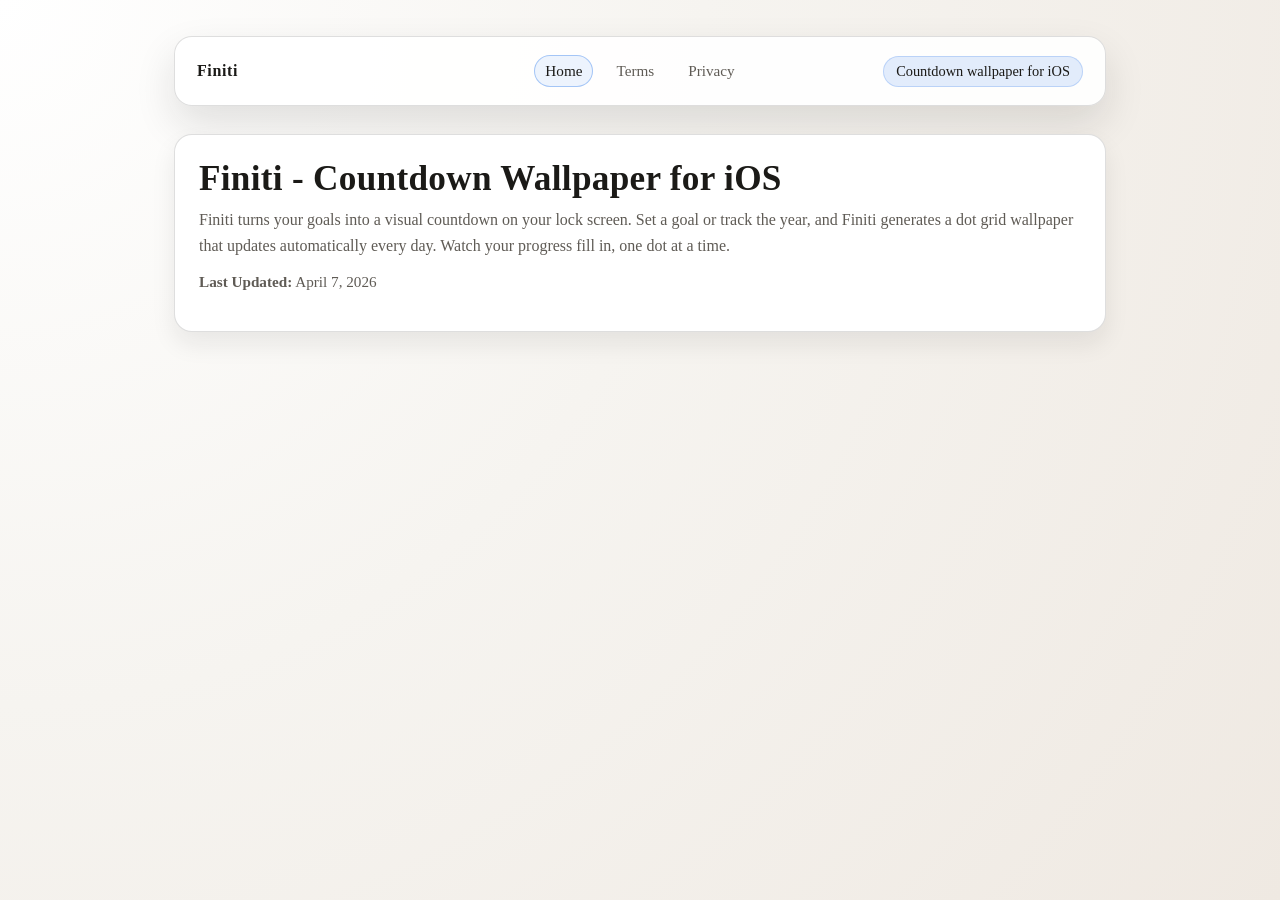
==== index.html @ 82e000cc "new docs" ====
<!doctype html>
<html lang="en">
  <head>
    <meta charset="utf-8" />
    <meta name="viewport" content="width=device-width, initial-scale=1" />
    <title>Finiti - Home</title>
    <style>
      :root {
        --bg: #f6f4f0;
        --ink: #1b1a17;
        --muted: #5f5b55;
        --accent: #1f6feb;
        --card: #ffffff;
        --border: rgba(27, 26, 23, 0.14);
        --shadow: 0 18px 40px rgba(27, 26, 23, 0.12);
        --radius: 18px;
      }
      * {
        box-sizing: border-box;
      }
      body {
        margin: 0;
        font-family: "Iowan Old Style", "Palatino Linotype", "Book Antiqua", "Garamond", "Georgia", serif;
        color: var(--ink);
        background: radial-gradient(circle at top left, #ffffff 0%, #f6f4f0 45%, #efe9e2 100%);
        min-height: 100vh;
      }
      a {
        color: inherit;
        text-decoration: none;
      }
      .page {
        max-width: 980px;
        margin: 0 auto;
        padding: 36px 24px 48px;
      }
      header {
        display: grid;
        grid-template-columns: 1fr 2fr 1fr;
        gap: 12px;
        align-items: center;
        background: rgba(255, 255, 255, 0.9);
        border: 1px solid var(--border);
        border-radius: var(--radius);
        padding: 18px 22px;
        box-shadow: var(--shadow);
      }
      .header-section {
        display: flex;
        align-items: center;
        gap: 12px;
      }
      .brand {
        font-weight: 700;
        letter-spacing: 0.6px;
      }
      nav {
        display: flex;
        justify-content: center;
        gap: 18px;
        font-size: 0.95rem;
      }
      nav a {
        padding: 6px 10px;
        border-radius: 999px;
        border: 1px solid transparent;
        color: var(--muted);
        transition: border-color 0.2s ease, color 0.2s ease, background 0.2s ease;
      }
      nav a:hover {
        border-color: rgba(27, 26, 23, 0.2);
        color: var(--ink);
        background: rgba(255, 255, 255, 0.6);
      }
      nav a.active {
        border-color: rgba(31, 111, 235, 0.35);
        color: var(--ink);
        background: rgba(31, 111, 235, 0.08);
      }
      .cta {
        justify-content: flex-end;
        font-size: 0.9rem;
      }
      .cta span {
        padding: 6px 12px;
        border-radius: 999px;
        background: rgba(31, 111, 235, 0.12);
        color: var(--ink);
        border: 1px solid rgba(31, 111, 235, 0.2);
      }
      main {
        margin-top: 28px;
        display: grid;
        gap: 20px;
      }
      .card {
        background: var(--card);
        border: 1px solid var(--border);
        border-radius: var(--radius);
        padding: 24px;
        box-shadow: 0 12px 24px rgba(27, 26, 23, 0.08);
      }
      h1 {
        font-size: 2.2rem;
        margin: 0 0 8px 0;
        letter-spacing: 0.3px;
      }
      p {
        margin: 0 0 12px 0;
        color: var(--muted);
        line-height: 1.6;
      }
      .meta {
        color: var(--muted);
        font-size: 0.95rem;
      }
      @media (max-width: 720px) {
        header {
          grid-template-columns: 1fr;
          text-align: center;
        }
        .header-section,
        nav,
        .cta {
          justify-content: center;
        }
        .cta span {
          width: fit-content;
        }
      }
    </style>
  </head>
  <body>
    <div class="page">
      <header>
        <div class="header-section">
          <span class="brand">Finiti</span>
        </div>
        <nav class="header-section">
          <a class="active" href="index.html">Home</a>
          <a href="terms.html">Terms</a>
          <a href="privacy.html">Privacy</a>
        </nav>
        <div class="header-section cta">
          <span>Countdown wallpaper for iOS</span>
        </div>
      </header>

      <main>
        <section class="card">
          <h1>Finiti - Countdown Wallpaper for iOS</h1>
          <p>
            Finiti turns your goals into a visual countdown on your lock screen. Set a goal or track the year, and Finiti generates a dot grid wallpaper that updates automatically every day. Watch your progress fill in, one dot at a time.
          </p>
          <p class="meta">
            <strong>Last Updated:</strong> April 7, 2026
          </p>
        </section>
      </main>
    </div>
  </body>
</html>
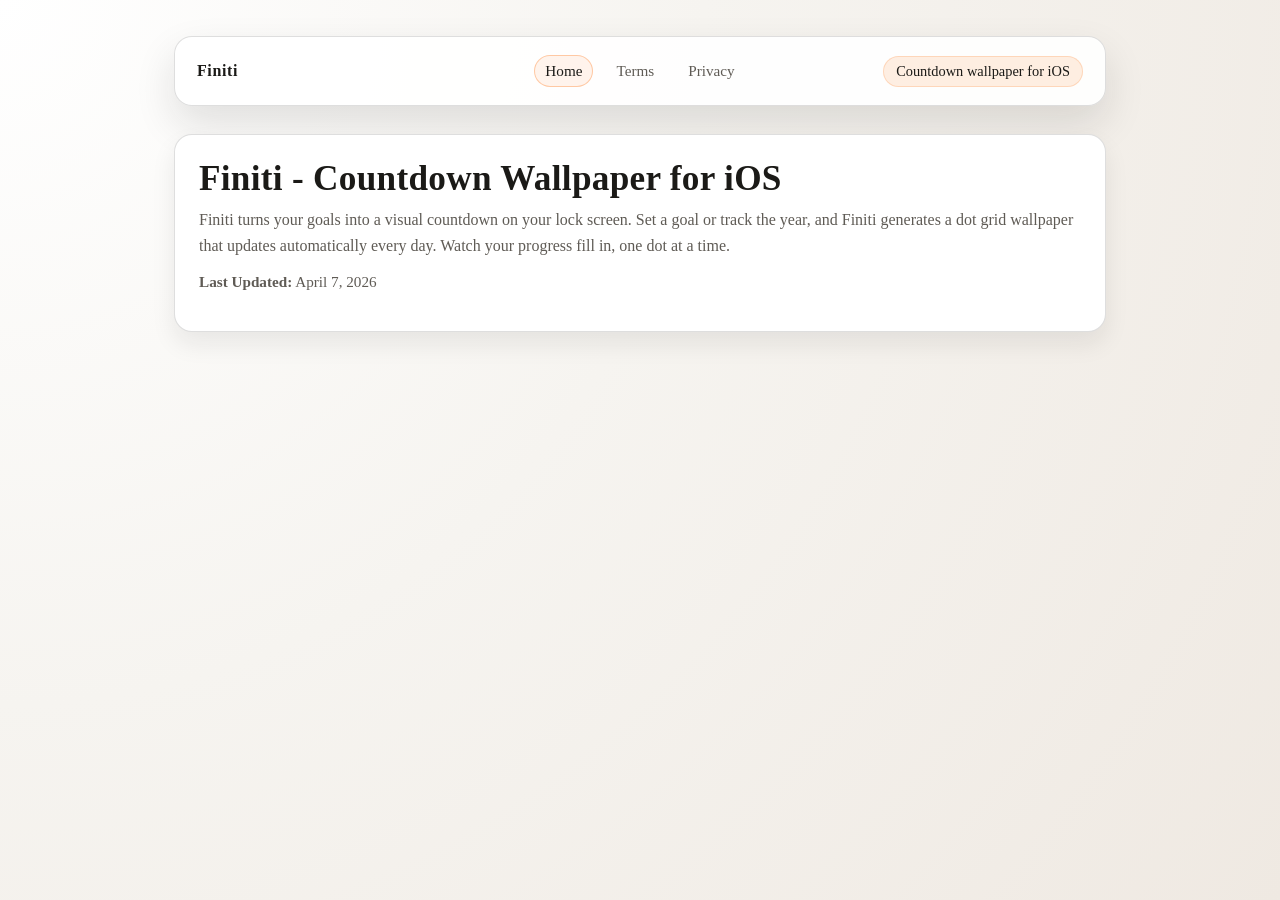
==== commit 5aac178b: "new styles" ====
--- a/index.html
+++ b/index.html
@@ -9,7 +9,7 @@
         --bg: #f6f4f0;
         --ink: #1b1a17;
         --muted: #5f5b55;
-        --accent: #1f6feb;
+        --accent: #FF781E;
         --card: #ffffff;
         --border: rgba(27, 26, 23, 0.14);
         --shadow: 0 18px 40px rgba(27, 26, 23, 0.12);
@@ -73,9 +73,9 @@
         background: rgba(255, 255, 255, 0.6);
       }
       nav a.active {
-        border-color: rgba(31, 111, 235, 0.35);
+        border-color: rgba(255, 120, 30, 0.35);
         color: var(--ink);
-        background: rgba(31, 111, 235, 0.08);
+        background: rgba(255, 120, 30, 0.08);
       }
       .cta {
         justify-content: flex-end;
@@ -84,9 +84,9 @@
       .cta span {
         padding: 6px 12px;
         border-radius: 999px;
-        background: rgba(31, 111, 235, 0.12);
+        background: rgba(255, 120, 30, 0.12);
         color: var(--ink);
-        border: 1px solid rgba(31, 111, 235, 0.2);
+        border: 1px solid rgba(255, 120, 30, 0.2);
       }
       main {
         margin-top: 28px;
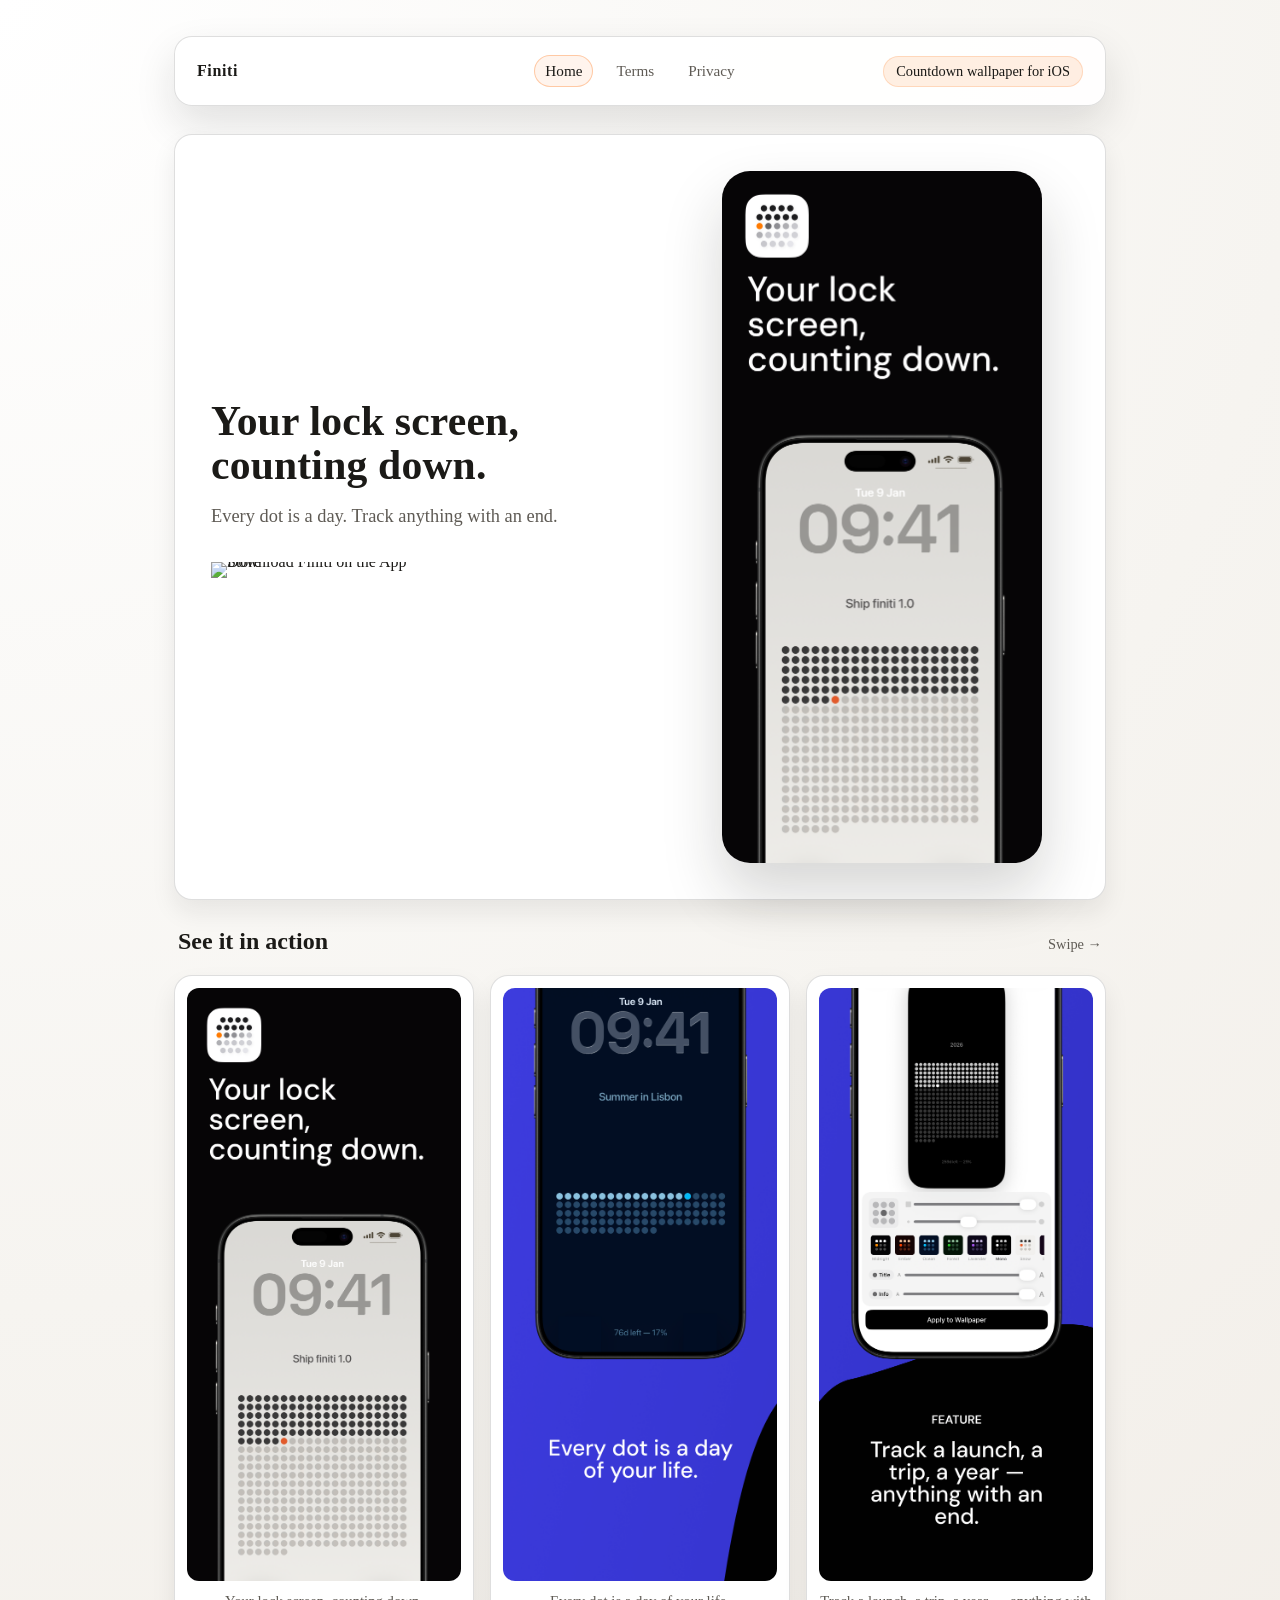
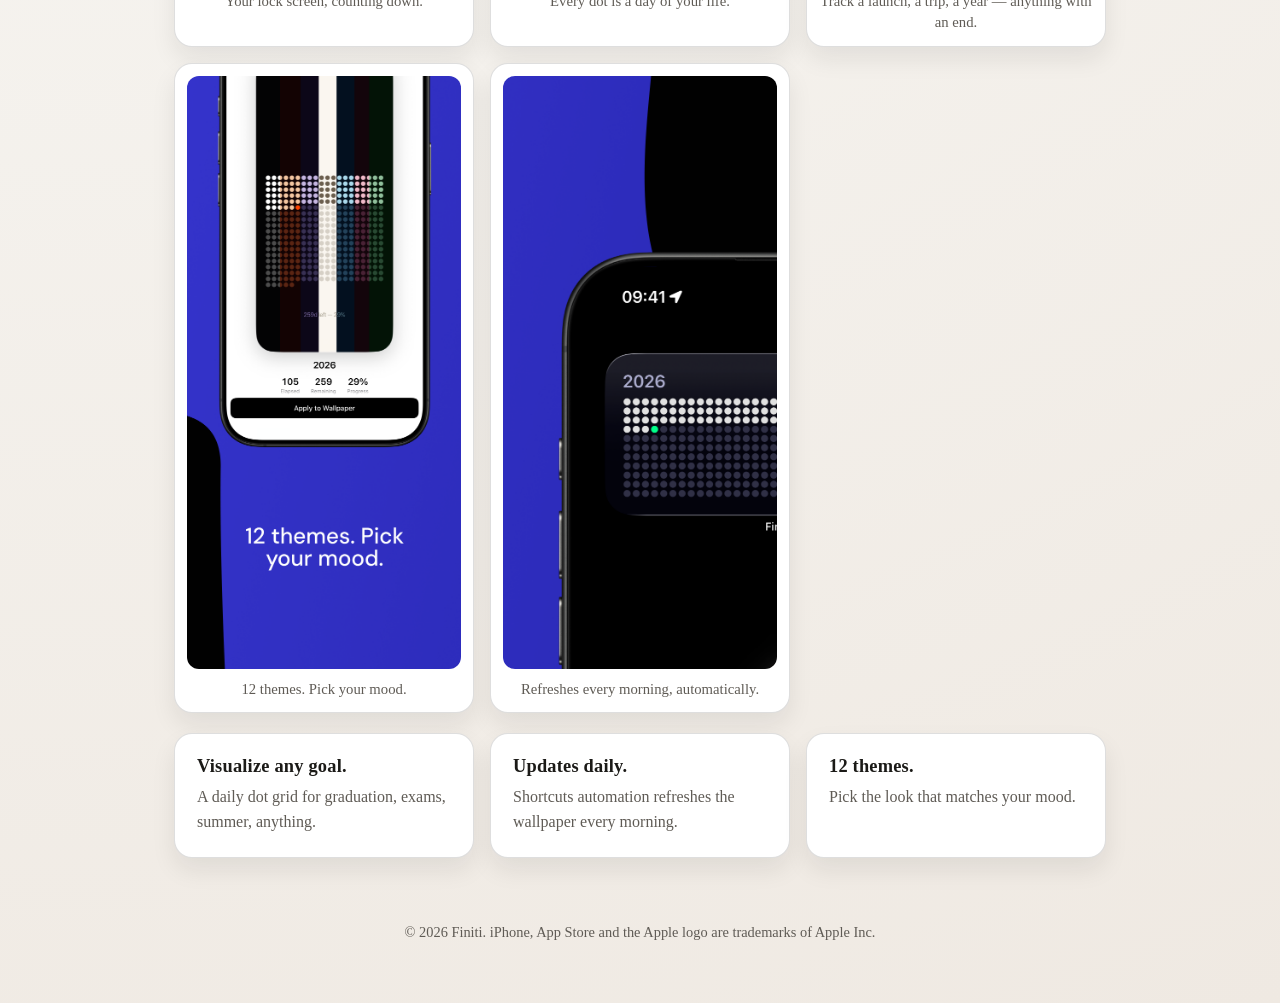
==== commit d6858a67: "Updated landing" ====
--- a/index.html
+++ b/index.html
@@ -3,7 +3,20 @@
   <head>
     <meta charset="utf-8" />
     <meta name="viewport" content="width=device-width, initial-scale=1" />
-    <title>Finiti - Home</title>
+    <meta name="theme-color" content="#f6f4f0" />
+    <meta name="description" content="Finiti turns your goals into a daily countdown wallpaper. Every dot is a day. iOS." />
+    <meta name="apple-itunes-app" content="app-id=6761764736" />
+    <title>Finiti — Your lock screen, counting down.</title>
+    <link rel="preconnect" href="https://tools.applemediaservices.com" crossorigin />
+    <link rel="preconnect" href="https://eu.i.posthog.com" crossorigin />
+    <script>
+      !function(t,e){var o,n,p,r;e.__SV||(window.posthog=e,e._i=[],e.init=function(i,s,a){function g(t,e){var o=e.split(".");2==o.length&&(t=t[o[0]],e=o[1]),t[e]=function(){t.push([e].concat(Array.prototype.slice.call(arguments,0)))}}(p=t.createElement("script")).type="text/javascript",p.crossOrigin="anonymous",p.async=!0,p.src=s.api_host.replace(".i.posthog.com","-assets.i.posthog.com")+"/static/array.js",(r=t.getElementsByTagName("script")[0]).parentNode.insertBefore(p,r);var u=e;for(void 0!==a?u=e[a]=[]:a="posthog",u.people=u.people||[],u.toString=function(t){var e="posthog";return"posthog"!==a&&(e+="."+a),t||(e+=" (stub)"),e},u.people.toString=function(){return u.toString(1)+".people (stub)"},o="init capture register register_once register_for_session unregister unregister_for_session getFeatureFlag getFeatureFlagPayload isFeatureEnabled reloadFeatureFlags updateEarlyAccessFeatureEnrollment getEarlyAccessFeatures on onFeatureFlags onSessionId getSurveys getActiveMatchingSurveys renderSurvey canRenderSurvey identify setPersonProperties group resetGroups setPersonPropertiesForFlags resetPersonPropertiesForFlags setGroupPropertiesForFlags resetGroupPropertiesForFlags reset get_distinct_id getGroups get_session_id get_session_replay_url alias set_config startSessionRecording stopSessionRecording sessionRecordingStarted captureException loadToolbar get_property getSessionProperty createPersonProfile opt_in_capturing opt_out_capturing has_opted_in_capturing has_opted_out_capturing clear_opt_in_out_capturing debug getPageViewId".split(" "),n=0;n<o.length;n++)g(u,o[n]);e._i.push([i,s,a])},e.__SV=1)}(document,window.posthog||[]);
+      posthog.init('phc_pRPjqX6YwoQiGpgjzn4jUNKB9KNDWGyxY88fBwDBwbVZ', {
+        api_host: 'https://eu.i.posthog.com',
+        capture_pageview: true,
+        person_profiles: 'identified_only'
+      });
+    </script>
     <style>
       :root {
         --bg: #f6f4f0;
@@ -24,6 +37,7 @@
         color: var(--ink);
         background: radial-gradient(circle at top left, #ffffff 0%, #f6f4f0 45%, #efe9e2 100%);
         min-height: 100vh;
+        -webkit-font-smoothing: antialiased;
       }
       a {
         color: inherit;
@@ -97,22 +111,131 @@
         background: var(--card);
         border: 1px solid var(--border);
         border-radius: var(--radius);
-        padding: 24px;
+        padding: 28px;
         box-shadow: 0 12px 24px rgba(27, 26, 23, 0.08);
       }
-      h1 {
-        font-size: 2.2rem;
+
+      /* Hero */
+      .hero {
+        display: grid;
+        grid-template-columns: 1.1fr 0.9fr;
+        gap: 28px;
+        align-items: center;
+        padding: 36px;
+      }
+      .hero h1 {
+        font-size: 2.6rem;
+        line-height: 1.08;
+        margin: 0 0 14px 0;
+        letter-spacing: 0.2px;
+      }
+      .hero .sub {
+        font-size: 1.15rem;
+        color: var(--muted);
+        margin: 0 0 22px 0;
+        line-height: 1.55;
+      }
+      .badge-link {
+        display: inline-block;
+        line-height: 0;
+      }
+      .badge-link img {
+        width: 220px;
+        height: auto;
+        display: block;
+      }
+      .hero-mockup {
+        justify-self: center;
+        max-width: 320px;
+        width: 100%;
+      }
+      .hero-mockup img {
+        width: 100%;
+        height: auto;
+        display: block;
+        border-radius: 28px;
+        box-shadow: 0 30px 60px rgba(27, 26, 23, 0.18);
+      }
+
+      /* Section heading */
+      .section-head {
+        margin: 8px 4px 0 4px;
+        display: flex;
+        align-items: baseline;
+        justify-content: space-between;
+        gap: 12px;
+      }
+      .section-head h2 {
+        font-size: 1.5rem;
+        margin: 0;
+      }
+      .section-head .hint {
+        color: var(--muted);
+        font-size: 0.9rem;
+      }
+
+      /* Screenshot gallery */
+      .gallery {
+        display: grid;
+        grid-template-columns: repeat(3, minmax(0, 1fr));
+        gap: 16px;
+      }
+      .gallery figure {
+        margin: 0;
+        background: var(--card);
+        border: 1px solid var(--border);
+        border-radius: var(--radius);
+        padding: 12px;
+        box-shadow: 0 12px 24px rgba(27, 26, 23, 0.08);
+      }
+      .gallery img {
+        width: 100%;
+        height: auto;
+        display: block;
+        border-radius: 12px;
+      }
+      .gallery figcaption {
+        font-size: 0.92rem;
+        color: var(--muted);
+        text-align: center;
+        margin-top: 10px;
+        line-height: 1.45;
+      }
+
+      /* Feature row */
+      .features {
+        display: grid;
+        grid-template-columns: repeat(3, 1fr);
+        gap: 16px;
+      }
+      .feature {
+        background: var(--card);
+        border: 1px solid var(--border);
+        border-radius: var(--radius);
+        padding: 22px;
+        box-shadow: 0 12px 24px rgba(27, 26, 23, 0.08);
+      }
+      .feature h3 {
+        font-size: 1.15rem;
         margin: 0 0 8px 0;
-        letter-spacing: 0.3px;
-      }
-      p {
-        margin: 0 0 12px 0;
-        color: var(--muted);
-        line-height: 1.6;
-      }
-      .meta {
-        color: var(--muted);
-        font-size: 0.95rem;
+        letter-spacing: 0.2px;
+      }
+      .feature p {
+        margin: 0;
+        color: var(--muted);
+        line-height: 1.55;
+      }
+
+      footer {
+        margin-top: 32px;
+        text-align: center;
+        color: var(--muted);
+        font-size: 0.9rem;
+      }
+
+      /* Sticky bottom CTA — mobile only */
+      .sticky-cta {
+        display: none;
       }
       @media (max-width: 720px) {
         header {
@@ -126,6 +249,67 @@
         }
         .cta span {
           width: fit-content;
+        }
+        .hero {
+          grid-template-columns: 1fr;
+          padding: 26px 22px;
+          gap: 18px;
+        }
+        .hero h1 {
+          font-size: 2rem;
+        }
+        .hero .sub {
+          font-size: 1.05rem;
+        }
+        .hero-mockup {
+          max-width: 240px;
+        }
+        .badge-link img {
+          width: 200px;
+        }
+        /* horizontal-scroll gallery with 1.5-screenshot peek */
+        .gallery {
+          grid-template-columns: none;
+          display: flex;
+          gap: 14px;
+          overflow-x: auto;
+          scroll-snap-type: x mandatory;
+          padding: 4px 4px 12px;
+          -webkit-overflow-scrolling: touch;
+          scrollbar-width: none;
+        }
+        .gallery::-webkit-scrollbar {
+          display: none;
+        }
+        .gallery figure {
+          flex: 0 0 66%;
+          scroll-snap-align: start;
+        }
+        .features {
+          grid-template-columns: 1fr;
+        }
+        .sticky-cta {
+          display: block;
+          position: fixed;
+          left: 50%;
+          bottom: 14px;
+          transform: translateX(-50%);
+          z-index: 50;
+          background: rgba(246, 244, 240, 0.92);
+          backdrop-filter: saturate(140%) blur(10px);
+          -webkit-backdrop-filter: saturate(140%) blur(10px);
+          padding: 8px 10px;
+          border-radius: 999px;
+          border: 1px solid var(--border);
+          box-shadow: 0 14px 30px rgba(27, 26, 23, 0.18);
+        }
+        .sticky-cta img {
+          width: 200px;
+          height: auto;
+          display: block;
+        }
+        body {
+          padding-bottom: 88px;
         }
       }
     </style>
@@ -147,16 +331,119 @@
       </header>
 
       <main>
-        <section class="card">
-          <h1>Finiti - Countdown Wallpaper for iOS</h1>
-          <p>
-            Finiti turns your goals into a visual countdown on your lock screen. Set a goal or track the year, and Finiti generates a dot grid wallpaper that updates automatically every day. Watch your progress fill in, one dot at a time.
-          </p>
-          <p class="meta">
-            <strong>Last Updated:</strong> April 7, 2026
-          </p>
+        <section class="card hero">
+          <div>
+            <h1>Your lock screen, counting down.</h1>
+            <p class="sub">Every dot is a day. Track anything with an end.</p>
+            <a
+              class="badge-link app-store-badge"
+              data-source="hero"
+              href="https://apps.apple.com/us/app/finiti-days-left/id6761764736?utm_source=tiktok&utm_medium=organic&utm_campaign=studytok"
+            >
+              <img
+                src="https://tools.applemediaservices.com/api/badges/download-on-the-app-store/black/en-us"
+                alt="Download Finiti on the App Store"
+                width="220"
+                height="74"
+              />
+            </a>
+          </div>
+          <div class="hero-mockup">
+            <img
+              src="assets/screenshots/01-lock-screen.png"
+              alt="Finiti lock screen wallpaper showing a dot grid countdown"
+              loading="eager"
+              decoding="async"
+            />
+          </div>
         </section>
+
+        <div class="section-head">
+          <h2>See it in action</h2>
+          <span class="hint">Swipe →</span>
+        </div>
+        <section class="gallery" aria-label="App Store screenshots">
+          <figure>
+            <img src="assets/screenshots/01-lock-screen.png" alt="Lock screen with Finiti countdown wallpaper" loading="lazy" decoding="async" />
+            <figcaption>Your lock screen, counting down.</figcaption>
+          </figure>
+          <figure>
+            <img src="assets/screenshots/02-every-dot.png" alt="Dot grid representing days" loading="lazy" decoding="async" />
+            <figcaption>Every dot is a day of your life.</figcaption>
+          </figure>
+          <figure>
+            <img src="assets/screenshots/03-track-anything.png" alt="Goal examples in Finiti" loading="lazy" decoding="async" />
+            <figcaption>Track a launch, a trip, a year — anything with an end.</figcaption>
+          </figure>
+          <figure>
+            <img src="assets/screenshots/04-themes.png" alt="Theme picker with 12 themes" loading="lazy" decoding="async" />
+            <figcaption>12 themes. Pick your mood.</figcaption>
+          </figure>
+          <figure>
+            <img src="assets/screenshots/05-mockup.png" alt="iPhone mockup with Finiti wallpaper" loading="lazy" decoding="async" />
+            <figcaption>Refreshes every morning, automatically.</figcaption>
+          </figure>
+        </section>
+
+        <section class="features" aria-label="Features">
+          <article class="feature">
+            <h3>Visualize any goal.</h3>
+            <p>A daily dot grid for graduation, exams, summer, anything.</p>
+          </article>
+          <article class="feature">
+            <h3>Updates daily.</h3>
+            <p>Shortcuts automation refreshes the wallpaper every morning.</p>
+          </article>
+          <article class="feature">
+            <h3>12 themes.</h3>
+            <p>Pick the look that matches your mood.</p>
+          </article>
+        </section>
+
+        <footer>
+          <p>© <span id="year"></span> Finiti. iPhone, App Store and the Apple logo are trademarks of Apple Inc.</p>
+        </footer>
       </main>
     </div>
+
+    <a
+      class="sticky-cta app-store-badge"
+      data-source="sticky"
+      href="https://apps.apple.com/us/app/finiti-days-left/id6761764736?utm_source=tiktok&utm_medium=organic&utm_campaign=studytok"
+      aria-label="Download Finiti on the App Store"
+    >
+      <img
+        src="https://tools.applemediaservices.com/api/badges/download-on-the-app-store/black/en-us"
+        alt="Download on the App Store"
+        width="200"
+        height="67"
+      />
+    </a>
+
+    <script>
+      document.getElementById('year').textContent = new Date().getFullYear();
+
+      const params = new URLSearchParams(location.search);
+      const term = params.get('utm_term') || 'unknown';
+      const content = params.get('utm_content') || 'organic';
+      const ctTag = `tiktok-${term}-${content}`;
+
+      // Rewrite every App Store badge to a per-video Apple Campaign Link, and
+      // mirror the click as a PostHog event with the full UTM payload.
+      document.querySelectorAll('a.app-store-badge').forEach(a => {
+        a.href = `https://apps.apple.com/us/app/finiti-days-left/id6761764736?ct=${ctTag}&mt=8`;
+        a.addEventListener('click', () => {
+          posthog.capture('app_store_click', {
+            utm_source: params.get('utm_source'),
+            utm_medium: params.get('utm_medium'),
+            utm_campaign: params.get('utm_campaign'),
+            utm_content: content,
+            utm_term: term,
+            ct_tag: ctTag,
+            source: a.getAttribute('data-source') || 'unknown'
+          });
+        });
+      });
+    </script>
   </body>
 </html>
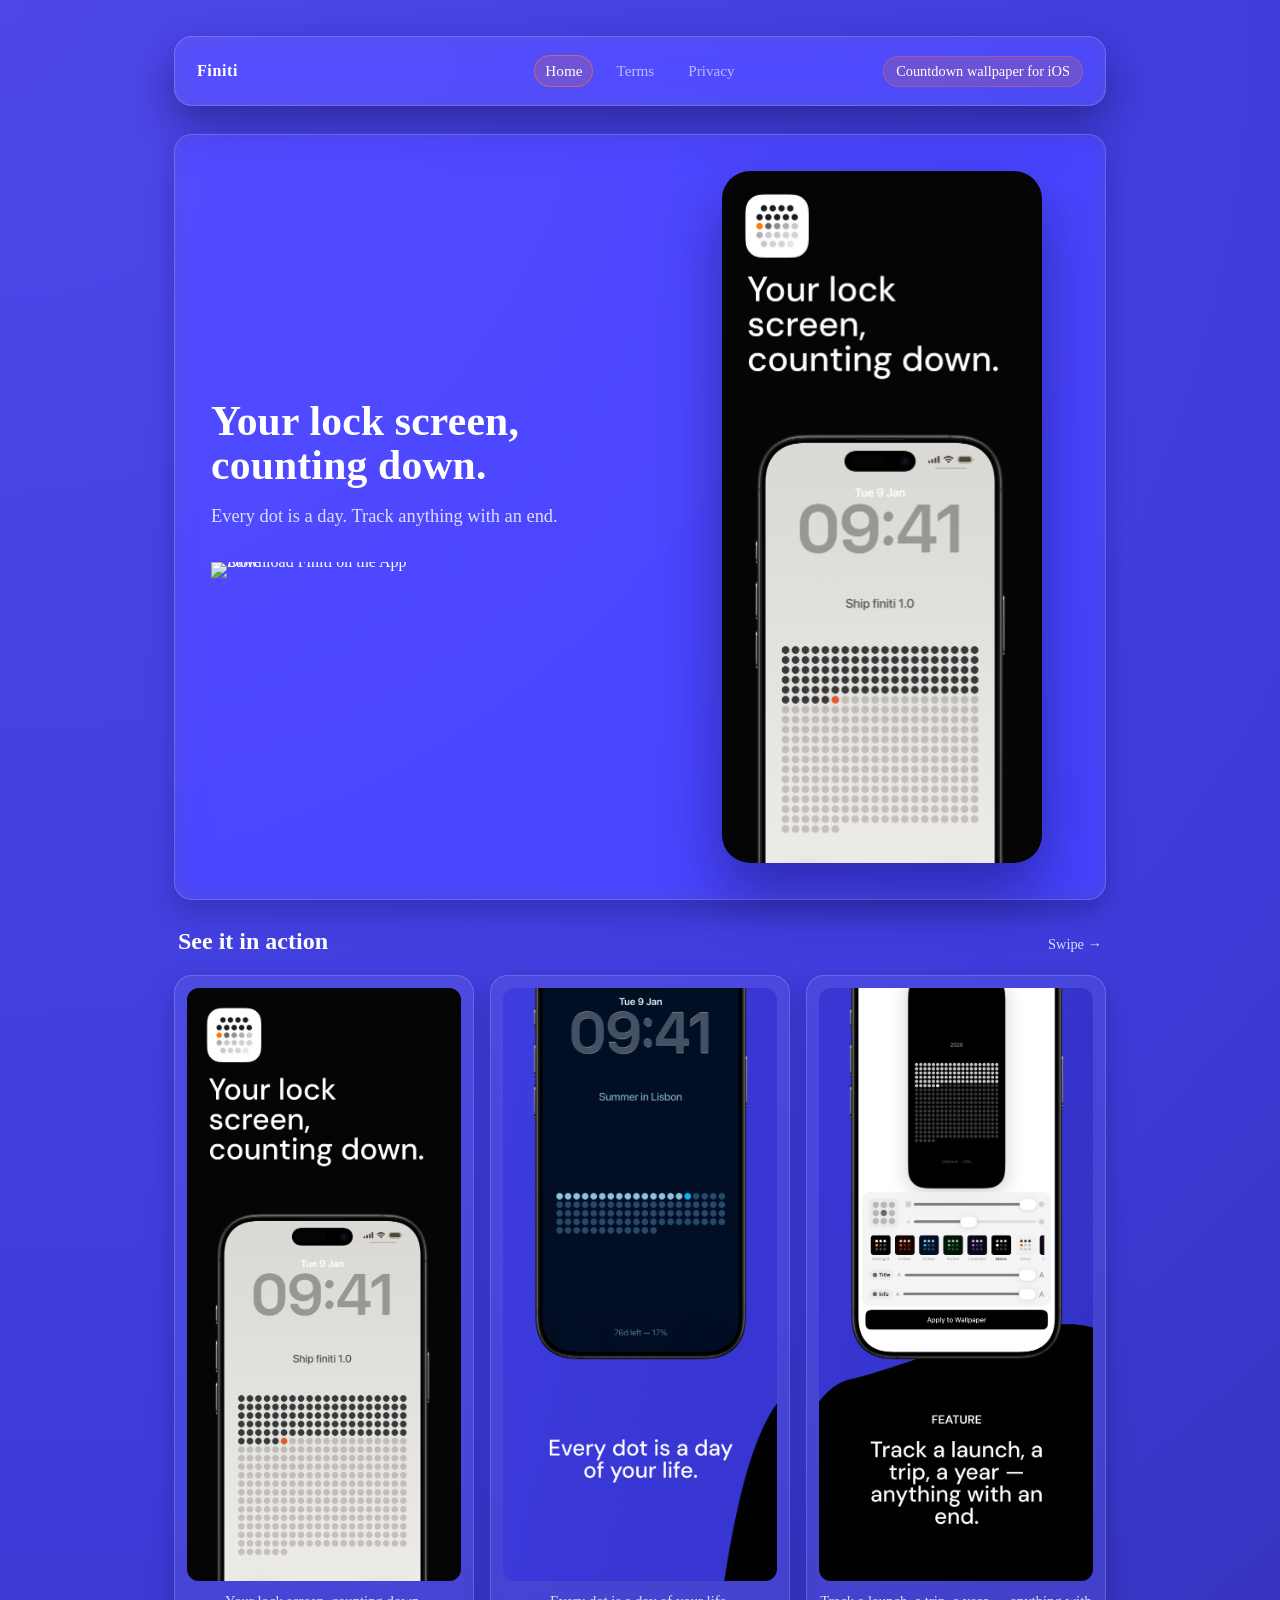
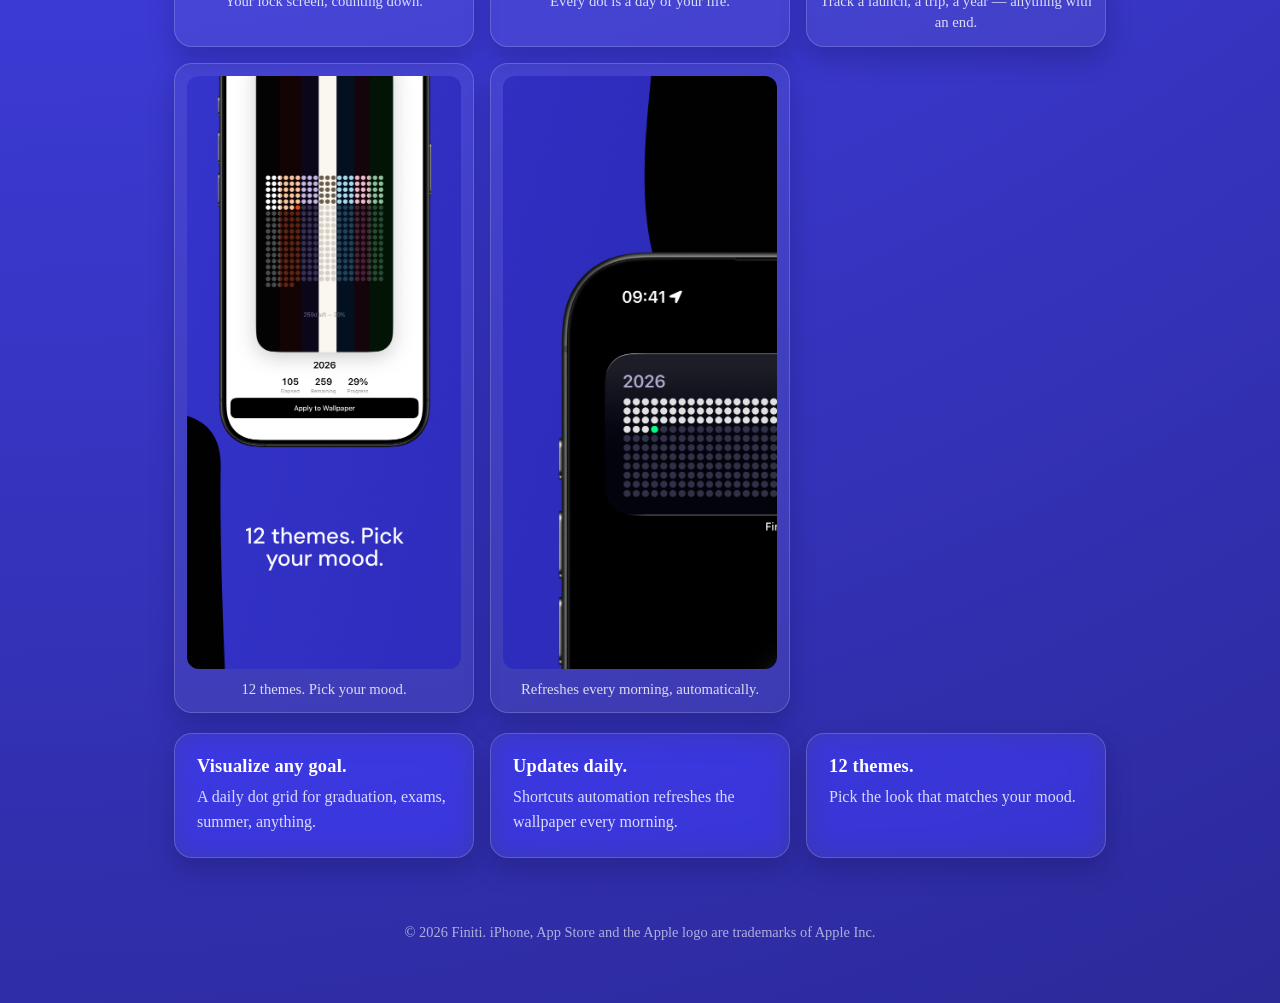
==== commit 016abcb5: "Updated colour palette" ====
--- a/index.html
+++ b/index.html
@@ -3,7 +3,7 @@
   <head>
     <meta charset="utf-8" />
     <meta name="viewport" content="width=device-width, initial-scale=1" />
-    <meta name="theme-color" content="#f6f4f0" />
+    <meta name="theme-color" content="#3D3CDB" />
     <meta name="description" content="Finiti turns your goals into a daily countdown wallpaper. Every dot is a day. iOS." />
     <meta name="apple-itunes-app" content="app-id=6761764736" />
     <title>Finiti — Your lock screen, counting down.</title>
@@ -19,13 +19,16 @@
     </script>
     <style>
       :root {
-        --bg: #f6f4f0;
-        --ink: #1b1a17;
-        --muted: #5f5b55;
+        --bg: #3D3CDB;
+        --bg-deep: #1F1B85;
+        --ink: #ffffff;
+        --ink-soft: rgba(255, 255, 255, 0.82);
+        --muted: rgba(255, 255, 255, 0.62);
         --accent: #FF781E;
-        --card: #ffffff;
-        --border: rgba(27, 26, 23, 0.14);
-        --shadow: 0 18px 40px rgba(27, 26, 23, 0.12);
+        --card: rgba(255, 255, 255, 0.08);
+        --card-solid: #ffffff;
+        --border: rgba(255, 255, 255, 0.18);
+        --shadow: 0 18px 40px rgba(15, 12, 70, 0.45);
         --radius: 18px;
       }
       * {
@@ -35,7 +38,7 @@
         margin: 0;
         font-family: "Iowan Old Style", "Palatino Linotype", "Book Antiqua", "Garamond", "Georgia", serif;
         color: var(--ink);
-        background: radial-gradient(circle at top left, #ffffff 0%, #f6f4f0 45%, #efe9e2 100%);
+        background: radial-gradient(circle at top left, #4D47E8 0%, #3D3CDB 50%, #2C2999 100%);
         min-height: 100vh;
         -webkit-font-smoothing: antialiased;
       }
@@ -53,7 +56,9 @@
         grid-template-columns: 1fr 2fr 1fr;
         gap: 12px;
         align-items: center;
-        background: rgba(255, 255, 255, 0.9);
+        background: rgba(255, 255, 255, 0.08);
+        backdrop-filter: saturate(140%) blur(16px);
+        -webkit-backdrop-filter: saturate(140%) blur(16px);
         border: 1px solid var(--border);
         border-radius: var(--radius);
         padding: 18px 22px;
@@ -82,14 +87,14 @@
         transition: border-color 0.2s ease, color 0.2s ease, background 0.2s ease;
       }
       nav a:hover {
-        border-color: rgba(27, 26, 23, 0.2);
+        border-color: rgba(255, 255, 255, 0.28);
         color: var(--ink);
-        background: rgba(255, 255, 255, 0.6);
+        background: rgba(255, 255, 255, 0.08);
       }
       nav a.active {
-        border-color: rgba(255, 120, 30, 0.35);
+        border-color: rgba(255, 120, 30, 0.55);
         color: var(--ink);
-        background: rgba(255, 120, 30, 0.08);
+        background: rgba(255, 120, 30, 0.18);
       }
       .cta {
         justify-content: flex-end;
@@ -98,9 +103,9 @@
       .cta span {
         padding: 6px 12px;
         border-radius: 999px;
-        background: rgba(255, 120, 30, 0.12);
+        background: rgba(255, 120, 30, 0.18);
         color: var(--ink);
-        border: 1px solid rgba(255, 120, 30, 0.2);
+        border: 1px solid rgba(255, 120, 30, 0.35);
       }
       main {
         margin-top: 28px;
@@ -108,11 +113,13 @@
         gap: 20px;
       }
       .card {
-        background: var(--card);
+        background: rgba(255, 255, 255, 0.06);
+        backdrop-filter: saturate(140%) blur(14px);
+        -webkit-backdrop-filter: saturate(140%) blur(14px);
         border: 1px solid var(--border);
         border-radius: var(--radius);
         padding: 28px;
-        box-shadow: 0 12px 24px rgba(27, 26, 23, 0.08);
+        box-shadow: 0 12px 24px rgba(15, 12, 70, 0.25);
       }
 
       /* Hero */
@@ -131,7 +138,7 @@
       }
       .hero .sub {
         font-size: 1.15rem;
-        color: var(--muted);
+        color: var(--ink-soft);
         margin: 0 0 22px 0;
         line-height: 1.55;
       }
@@ -154,7 +161,7 @@
         height: auto;
         display: block;
         border-radius: 28px;
-        box-shadow: 0 30px 60px rgba(27, 26, 23, 0.18);
+        box-shadow: 0 30px 60px rgba(15, 12, 70, 0.45);
       }
 
       /* Section heading */
@@ -170,7 +177,7 @@
         margin: 0;
       }
       .section-head .hint {
-        color: var(--muted);
+        color: var(--ink-soft);
         font-size: 0.9rem;
       }
 
@@ -182,11 +189,11 @@
       }
       .gallery figure {
         margin: 0;
-        background: var(--card);
+        background: rgba(255, 255, 255, 0.06);
         border: 1px solid var(--border);
         border-radius: var(--radius);
         padding: 12px;
-        box-shadow: 0 12px 24px rgba(27, 26, 23, 0.08);
+        box-shadow: 0 12px 24px rgba(15, 12, 70, 0.25);
       }
       .gallery img {
         width: 100%;
@@ -196,7 +203,7 @@
       }
       .gallery figcaption {
         font-size: 0.92rem;
-        color: var(--muted);
+        color: var(--ink-soft);
         text-align: center;
         margin-top: 10px;
         line-height: 1.45;
@@ -209,20 +216,23 @@
         gap: 16px;
       }
       .feature {
-        background: var(--card);
+        background: rgba(255, 255, 255, 0.06);
+        backdrop-filter: saturate(140%) blur(14px);
+        -webkit-backdrop-filter: saturate(140%) blur(14px);
         border: 1px solid var(--border);
         border-radius: var(--radius);
         padding: 22px;
-        box-shadow: 0 12px 24px rgba(27, 26, 23, 0.08);
+        box-shadow: 0 12px 24px rgba(15, 12, 70, 0.25);
       }
       .feature h3 {
         font-size: 1.15rem;
         margin: 0 0 8px 0;
         letter-spacing: 0.2px;
+        color: var(--ink);
       }
       .feature p {
         margin: 0;
-        color: var(--muted);
+        color: var(--ink-soft);
         line-height: 1.55;
       }
 
@@ -238,43 +248,89 @@
         display: none;
       }
       @media (max-width: 720px) {
+        /* Use the screen — drop generous desktop padding */
+        .page {
+          padding: 16px 14px 32px;
+        }
+
+        /* Header: tighter, drop the redundant pill */
         header {
           grid-template-columns: 1fr;
           text-align: center;
+          padding: 12px 16px;
+          gap: 8px;
         }
         .header-section,
         nav,
         .cta {
           justify-content: center;
         }
-        .cta span {
-          width: fit-content;
-        }
+        .cta {
+          display: none;
+        }
+        nav {
+          font-size: 0.9rem;
+          gap: 6px;
+        }
+        nav a {
+          padding: 4px 10px;
+        }
+
+        main {
+          margin-top: 16px;
+          gap: 8px;
+        }
+
+        /* Drop card-in-card on mobile — let sections breathe on the cream */
+        main > .card {
+          background: transparent;
+          border: none;
+          box-shadow: none;
+          padding: 8px 4px;
+        }
+
+        /* Hero — reverse order so the mockup proves the value before the CTA */
         .hero {
-          grid-template-columns: 1fr;
-          padding: 26px 22px;
-          gap: 18px;
+          display: flex;
+          flex-direction: column-reverse;
+          padding: 8px 4px;
+          gap: 24px;
         }
         .hero h1 {
-          font-size: 2rem;
+          font-size: 1.7rem;
+          line-height: 1.1;
+          margin-bottom: 10px;
         }
         .hero .sub {
           font-size: 1.05rem;
+          margin-bottom: 20px;
+        }
+        .badge-link img {
+          width: 240px;
         }
         .hero-mockup {
-          max-width: 240px;
-        }
-        .badge-link img {
-          width: 200px;
-        }
-        /* horizontal-scroll gallery with 1.5-screenshot peek */
+          max-width: 260px;
+        }
+
+        /* Section heading — quieter on mobile */
+        .section-head {
+          margin: 20px 4px 4px 4px;
+        }
+        .section-head h2 {
+          font-size: 1.25rem;
+        }
+        .section-head .hint {
+          font-size: 0.85rem;
+        }
+
+        /* Gallery — horizontal scroll, no redundant captions */
         .gallery {
           grid-template-columns: none;
           display: flex;
-          gap: 14px;
+          gap: 12px;
           overflow-x: auto;
           scroll-snap-type: x mandatory;
-          padding: 4px 4px 12px;
+          padding: 4px 0 12px;
           -webkit-overflow-scrolling: touch;
           scrollbar-width: none;
         }
@@ -282,34 +338,57 @@
           display: none;
         }
         .gallery figure {
-          flex: 0 0 66%;
+          flex: 0 0 70%;
           scroll-snap-align: start;
-        }
+          padding: 8px;
+          margin: 0;
+        }
+        .gallery figcaption {
+          display: none;
+        }
+
+        /* Features — single column, lighter cards */
         .features {
           grid-template-columns: 1fr;
-        }
+          gap: 10px;
+        }
+        .feature {
+          padding: 18px 20px;
+          border-radius: 14px;
+        }
+
+        footer {
+          margin-top: 20px;
+          padding: 0 8px;
+        }
+
+        /* Sticky CTA — proper full-width bar, not a floating pill */
         .sticky-cta {
-          display: block;
+          display: flex;
+          justify-content: center;
+          align-items: center;
           position: fixed;
-          left: 50%;
-          bottom: 14px;
-          transform: translateX(-50%);
+          left: 0;
+          right: 0;
+          bottom: 0;
+          transform: none;
           z-index: 50;
-          background: rgba(246, 244, 240, 0.92);
-          backdrop-filter: saturate(140%) blur(10px);
-          -webkit-backdrop-filter: saturate(140%) blur(10px);
-          padding: 8px 10px;
-          border-radius: 999px;
-          border: 1px solid var(--border);
-          box-shadow: 0 14px 30px rgba(27, 26, 23, 0.18);
+          background: rgba(31, 27, 133, 0.92);
+          backdrop-filter: saturate(140%) blur(14px);
+          -webkit-backdrop-filter: saturate(140%) blur(14px);
+          padding: 10px 16px calc(10px + env(safe-area-inset-bottom));
+          border-radius: 0;
+          border: none;
+          border-top: 1px solid rgba(255, 255, 255, 0.18);
+          box-shadow: 0 -6px 18px rgba(15, 12, 70, 0.4);
         }
         .sticky-cta img {
-          width: 200px;
+          width: 220px;
           height: auto;
           display: block;
         }
         body {
-          padding-bottom: 88px;
+          padding-bottom: calc(96px + env(safe-area-inset-bottom));
         }
       }
     </style>
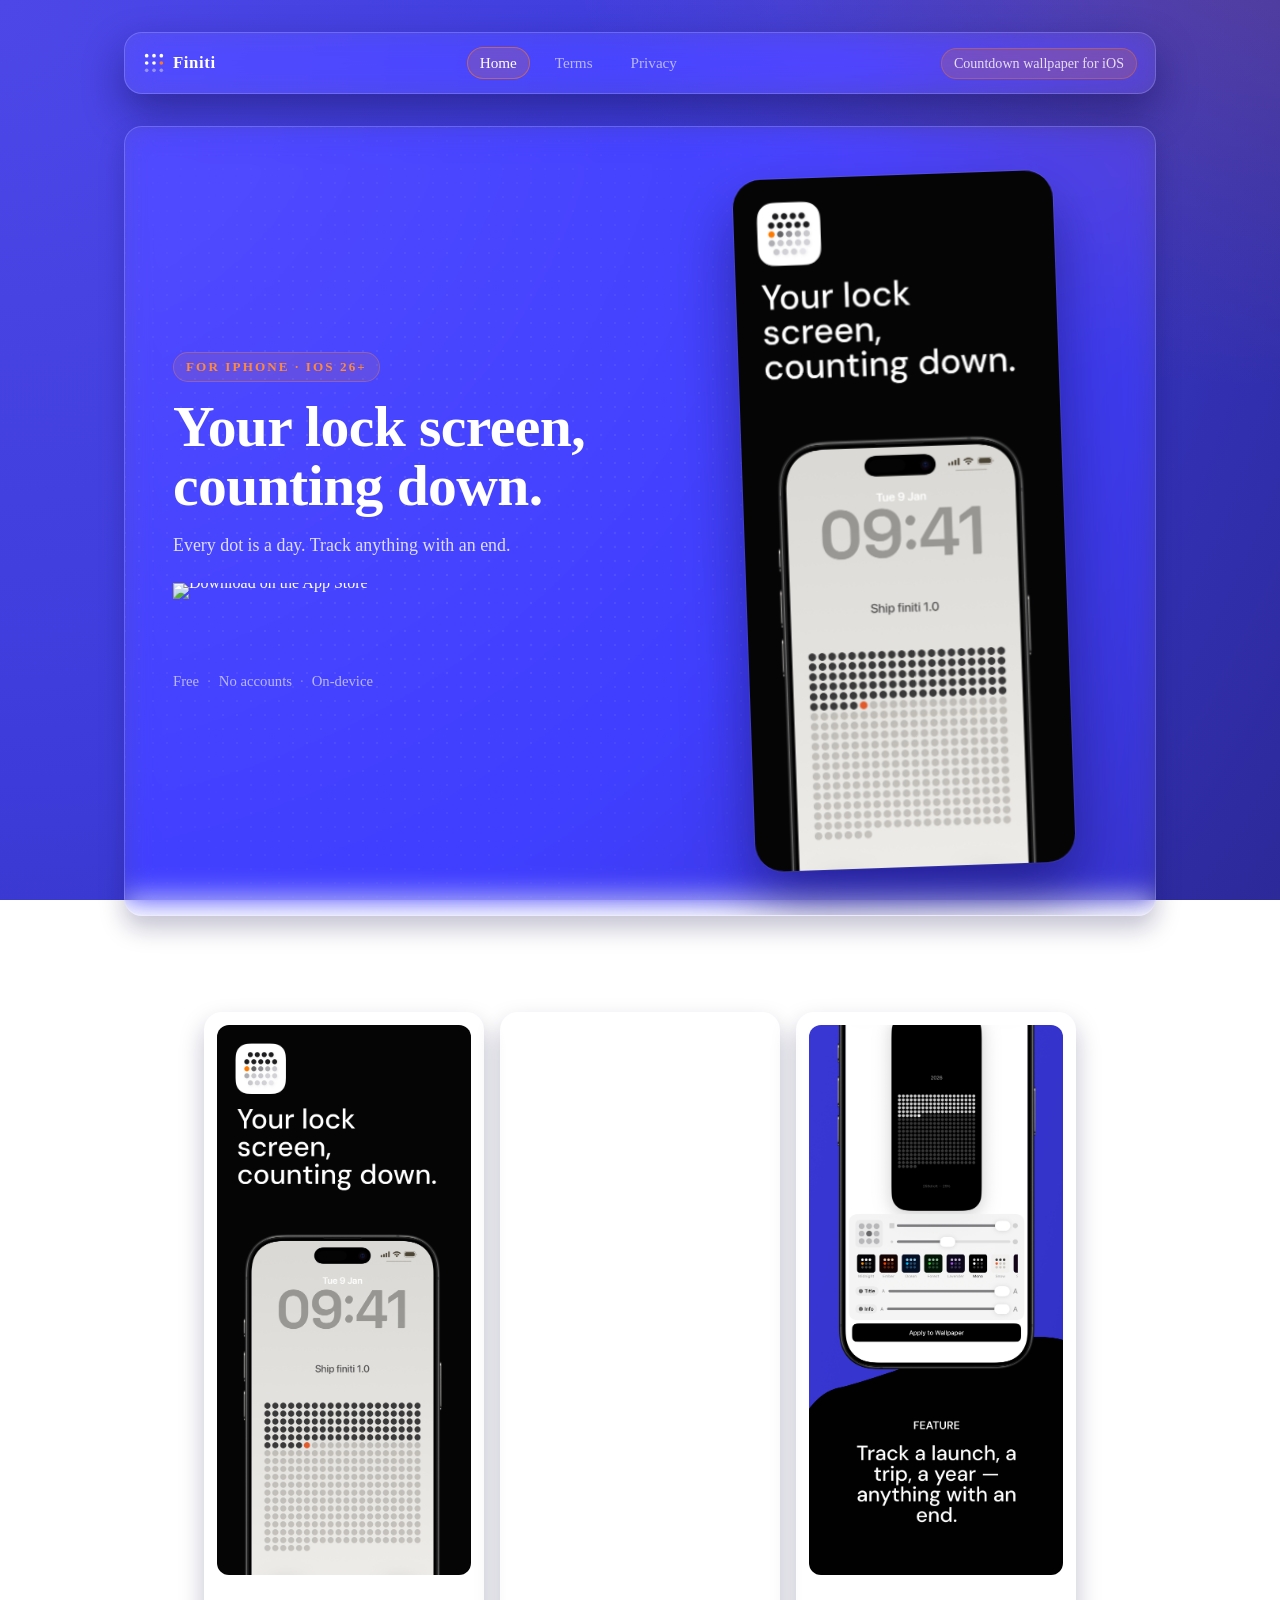
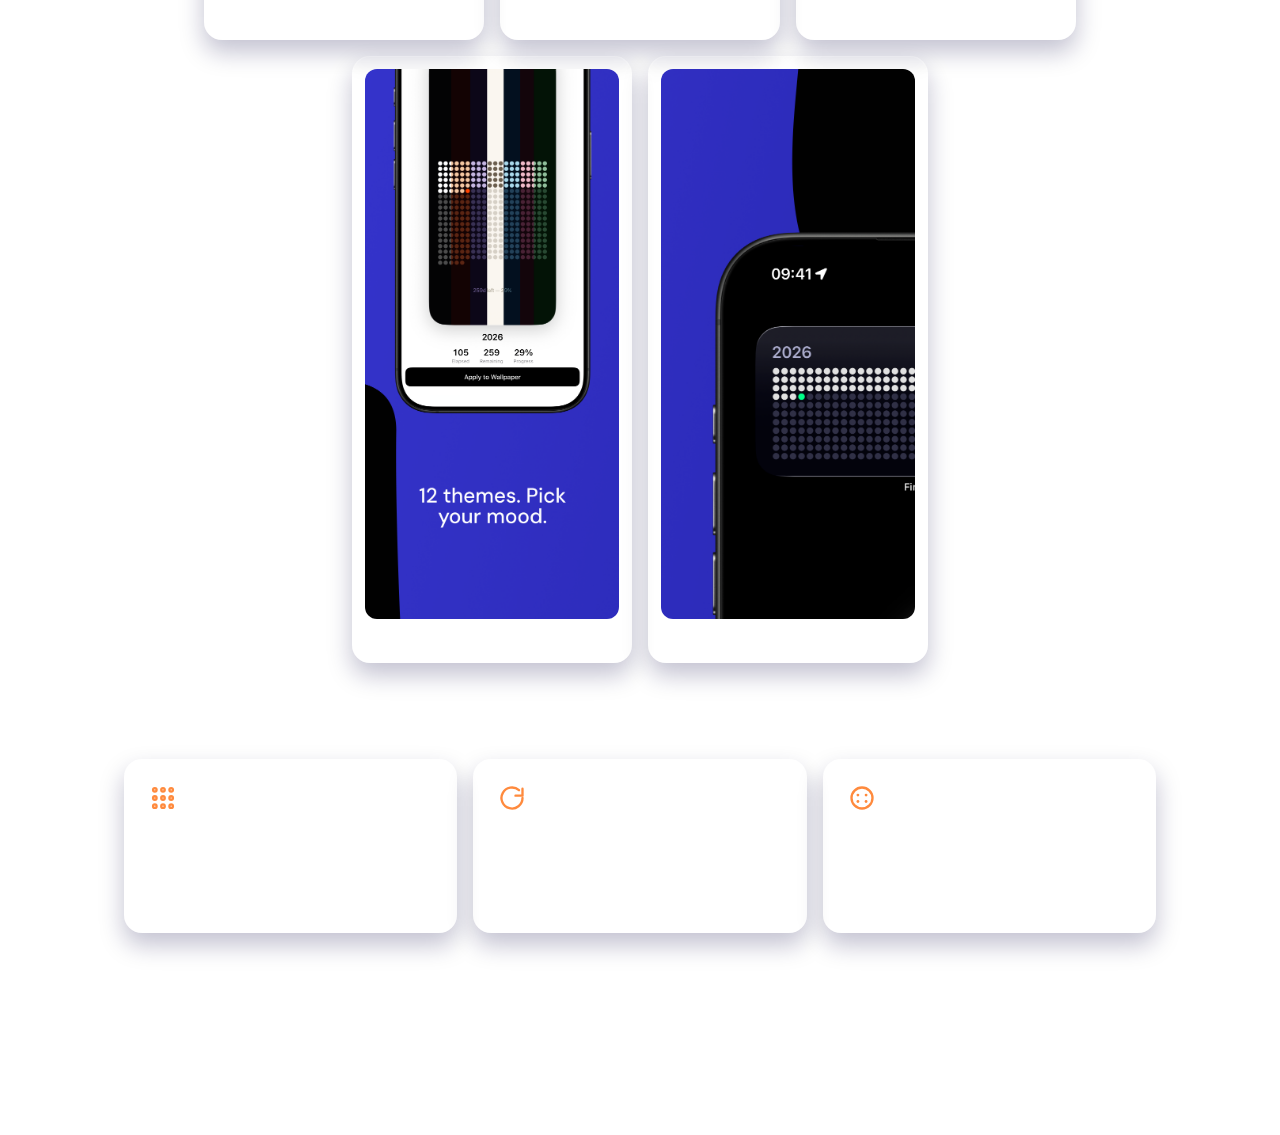
==== commit a0903926: "Styles structure" ====
--- a/index.html
+++ b/index.html
@@ -2,13 +2,23 @@
 <html lang="en">
   <head>
     <meta charset="utf-8" />
-    <meta name="viewport" content="width=device-width, initial-scale=1" />
+    <meta name="viewport" content="width=device-width, initial-scale=1, viewport-fit=cover" />
     <meta name="theme-color" content="#3D3CDB" />
     <meta name="description" content="Finiti turns your goals into a daily countdown wallpaper. Every dot is a day. iOS." />
     <meta name="apple-itunes-app" content="app-id=6761764736" />
+    <meta property="og:title" content="Finiti — Your lock screen, counting down." />
+    <meta property="og:description" content="Every dot is a day. Track anything with an end. iOS." />
+    <meta property="og:type" content="website" />
     <title>Finiti — Your lock screen, counting down.</title>
+
     <link rel="preconnect" href="https://tools.applemediaservices.com" crossorigin />
     <link rel="preconnect" href="https://eu.i.posthog.com" crossorigin />
+    <link rel="dns-prefetch" href="https://eu.i.posthog.com" />
+    <link rel="preload" as="image" href="assets/screenshots/01-lock-screen.png" />
+
+    <link rel="stylesheet" href="assets/css/base.css" />
+    <link rel="stylesheet" href="assets/css/landing.css" />
+
     <script>
       !function(t,e){var o,n,p,r;e.__SV||(window.posthog=e,e._i=[],e.init=function(i,s,a){function g(t,e){var o=e.split(".");2==o.length&&(t=t[o[0]],e=o[1]),t[e]=function(){t.push([e].concat(Array.prototype.slice.call(arguments,0)))}}(p=t.createElement("script")).type="text/javascript",p.crossOrigin="anonymous",p.async=!0,p.src=s.api_host.replace(".i.posthog.com","-assets.i.posthog.com")+"/static/array.js",(r=t.getElementsByTagName("script")[0]).parentNode.insertBefore(p,r);var u=e;for(void 0!==a?u=e[a]=[]:a="posthog",u.people=u.people||[],u.toString=function(t){var e="posthog";return"posthog"!==a&&(e+="."+a),t||(e+=" (stub)"),e},u.people.toString=function(){return u.toString(1)+".people (stub)"},o="init capture register register_once register_for_session unregister unregister_for_session getFeatureFlag getFeatureFlagPayload isFeatureEnabled reloadFeatureFlags updateEarlyAccessFeatureEnrollment getEarlyAccessFeatures on onFeatureFlags onSessionId getSurveys getActiveMatchingSurveys renderSurvey canRenderSurvey identify setPersonProperties group resetGroups setPersonPropertiesForFlags resetPersonPropertiesForFlags setGroupPropertiesForFlags resetGroupPropertiesForFlags reset get_distinct_id getGroups get_session_id get_session_replay_url alias set_config startSessionRecording stopSessionRecording sessionRecordingStarted captureException loadToolbar get_property getSessionProperty createPersonProfile opt_in_capturing opt_out_capturing has_opted_in_capturing has_opted_out_capturing clear_opt_in_out_capturing debug getPageViewId".split(" "),n=0;n<o.length;n++)g(u,o[n]);e._i.push([i,s,a])},e.__SV=1)}(document,window.posthog||[]);
       posthog.init('phc_pRPjqX6YwoQiGpgjzn4jUNKB9KNDWGyxY88fBwDBwbVZ', {
@@ -17,472 +27,150 @@
         person_profiles: 'identified_only'
       });
     </script>
-    <style>
-      :root {
-        --bg: #3D3CDB;
-        --bg-deep: #1F1B85;
-        --ink: #ffffff;
-        --ink-soft: rgba(255, 255, 255, 0.82);
-        --muted: rgba(255, 255, 255, 0.62);
-        --accent: #FF781E;
-        --card: rgba(255, 255, 255, 0.08);
-        --card-solid: #ffffff;
-        --border: rgba(255, 255, 255, 0.18);
-        --shadow: 0 18px 40px rgba(15, 12, 70, 0.45);
-        --radius: 18px;
-      }
-      * {
-        box-sizing: border-box;
-      }
-      body {
-        margin: 0;
-        font-family: "Iowan Old Style", "Palatino Linotype", "Book Antiqua", "Garamond", "Georgia", serif;
-        color: var(--ink);
-        background: radial-gradient(circle at top left, #4D47E8 0%, #3D3CDB 50%, #2C2999 100%);
-        min-height: 100vh;
-        -webkit-font-smoothing: antialiased;
-      }
-      a {
-        color: inherit;
-        text-decoration: none;
-      }
-      .page {
-        max-width: 980px;
-        margin: 0 auto;
-        padding: 36px 24px 48px;
-      }
-      header {
-        display: grid;
-        grid-template-columns: 1fr 2fr 1fr;
-        gap: 12px;
-        align-items: center;
-        background: rgba(255, 255, 255, 0.08);
-        backdrop-filter: saturate(140%) blur(16px);
-        -webkit-backdrop-filter: saturate(140%) blur(16px);
-        border: 1px solid var(--border);
-        border-radius: var(--radius);
-        padding: 18px 22px;
-        box-shadow: var(--shadow);
-      }
-      .header-section {
-        display: flex;
-        align-items: center;
-        gap: 12px;
-      }
-      .brand {
-        font-weight: 700;
-        letter-spacing: 0.6px;
-      }
-      nav {
-        display: flex;
-        justify-content: center;
-        gap: 18px;
-        font-size: 0.95rem;
-      }
-      nav a {
-        padding: 6px 10px;
-        border-radius: 999px;
-        border: 1px solid transparent;
-        color: var(--muted);
-        transition: border-color 0.2s ease, color 0.2s ease, background 0.2s ease;
-      }
-      nav a:hover {
-        border-color: rgba(255, 255, 255, 0.28);
-        color: var(--ink);
-        background: rgba(255, 255, 255, 0.08);
-      }
-      nav a.active {
-        border-color: rgba(255, 120, 30, 0.55);
-        color: var(--ink);
-        background: rgba(255, 120, 30, 0.18);
-      }
-      .cta {
-        justify-content: flex-end;
-        font-size: 0.9rem;
-      }
-      .cta span {
-        padding: 6px 12px;
-        border-radius: 999px;
-        background: rgba(255, 120, 30, 0.18);
-        color: var(--ink);
-        border: 1px solid rgba(255, 120, 30, 0.35);
-      }
-      main {
-        margin-top: 28px;
-        display: grid;
-        gap: 20px;
-      }
-      .card {
-        background: rgba(255, 255, 255, 0.06);
-        backdrop-filter: saturate(140%) blur(14px);
-        -webkit-backdrop-filter: saturate(140%) blur(14px);
-        border: 1px solid var(--border);
-        border-radius: var(--radius);
-        padding: 28px;
-        box-shadow: 0 12px 24px rgba(15, 12, 70, 0.25);
-      }
-
-      /* Hero */
-      .hero {
-        display: grid;
-        grid-template-columns: 1.1fr 0.9fr;
-        gap: 28px;
-        align-items: center;
-        padding: 36px;
-      }
-      .hero h1 {
-        font-size: 2.6rem;
-        line-height: 1.08;
-        margin: 0 0 14px 0;
-        letter-spacing: 0.2px;
-      }
-      .hero .sub {
-        font-size: 1.15rem;
-        color: var(--ink-soft);
-        margin: 0 0 22px 0;
-        line-height: 1.55;
-      }
-      .badge-link {
-        display: inline-block;
-        line-height: 0;
-      }
-      .badge-link img {
-        width: 220px;
-        height: auto;
-        display: block;
-      }
-      .hero-mockup {
-        justify-self: center;
-        max-width: 320px;
-        width: 100%;
-      }
-      .hero-mockup img {
-        width: 100%;
-        height: auto;
-        display: block;
-        border-radius: 28px;
-        box-shadow: 0 30px 60px rgba(15, 12, 70, 0.45);
-      }
-
-      /* Section heading */
-      .section-head {
-        margin: 8px 4px 0 4px;
-        display: flex;
-        align-items: baseline;
-        justify-content: space-between;
-        gap: 12px;
-      }
-      .section-head h2 {
-        font-size: 1.5rem;
-        margin: 0;
-      }
-      .section-head .hint {
-        color: var(--ink-soft);
-        font-size: 0.9rem;
-      }
-
-      /* Screenshot gallery */
-      .gallery {
-        display: grid;
-        grid-template-columns: repeat(3, minmax(0, 1fr));
-        gap: 16px;
-      }
-      .gallery figure {
-        margin: 0;
-        background: rgba(255, 255, 255, 0.06);
-        border: 1px solid var(--border);
-        border-radius: var(--radius);
-        padding: 12px;
-        box-shadow: 0 12px 24px rgba(15, 12, 70, 0.25);
-      }
-      .gallery img {
-        width: 100%;
-        height: auto;
-        display: block;
-        border-radius: 12px;
-      }
-      .gallery figcaption {
-        font-size: 0.92rem;
-        color: var(--ink-soft);
-        text-align: center;
-        margin-top: 10px;
-        line-height: 1.45;
-      }
-
-      /* Feature row */
-      .features {
-        display: grid;
-        grid-template-columns: repeat(3, 1fr);
-        gap: 16px;
-      }
-      .feature {
-        background: rgba(255, 255, 255, 0.06);
-        backdrop-filter: saturate(140%) blur(14px);
-        -webkit-backdrop-filter: saturate(140%) blur(14px);
-        border: 1px solid var(--border);
-        border-radius: var(--radius);
-        padding: 22px;
-        box-shadow: 0 12px 24px rgba(15, 12, 70, 0.25);
-      }
-      .feature h3 {
-        font-size: 1.15rem;
-        margin: 0 0 8px 0;
-        letter-spacing: 0.2px;
-        color: var(--ink);
-      }
-      .feature p {
-        margin: 0;
-        color: var(--ink-soft);
-        line-height: 1.55;
-      }
-
-      footer {
-        margin-top: 32px;
-        text-align: center;
-        color: var(--muted);
-        font-size: 0.9rem;
-      }
-
-      /* Sticky bottom CTA — mobile only */
-      .sticky-cta {
-        display: none;
-      }
-      @media (max-width: 720px) {
-        /* Use the screen — drop generous desktop padding */
-        .page {
-          padding: 16px 14px 32px;
-        }
-
-        /* Header: tighter, drop the redundant pill */
-        header {
-          grid-template-columns: 1fr;
-          text-align: center;
-          padding: 12px 16px;
-          gap: 8px;
-        }
-        .header-section,
-        nav,
-        .cta {
-          justify-content: center;
-        }
-        .cta {
-          display: none;
-        }
-        nav {
-          font-size: 0.9rem;
-          gap: 6px;
-        }
-        nav a {
-          padding: 4px 10px;
-        }
-
-        main {
-          margin-top: 16px;
-          gap: 8px;
-        }
-
-        /* Drop card-in-card on mobile — let sections breathe on the cream */
-        main > .card {
-          background: transparent;
-          border: none;
-          box-shadow: none;
-          padding: 8px 4px;
-        }
-
-        /* Hero — reverse order so the mockup proves the value before the CTA */
-        .hero {
-          display: flex;
-          flex-direction: column-reverse;
-          padding: 8px 4px;
-          gap: 24px;
-        }
-        .hero h1 {
-          font-size: 1.7rem;
-          line-height: 1.1;
-          margin-bottom: 10px;
-        }
-        .hero .sub {
-          font-size: 1.05rem;
-          margin-bottom: 20px;
-        }
-        .badge-link img {
-          width: 240px;
-        }
-        .hero-mockup {
-          max-width: 260px;
-        }
-
-        /* Section heading — quieter on mobile */
-        .section-head {
-          margin: 20px 4px 4px 4px;
-        }
-        .section-head h2 {
-          font-size: 1.25rem;
-        }
-        .section-head .hint {
-          font-size: 0.85rem;
-        }
-
-        /* Gallery — horizontal scroll, no redundant captions */
-        .gallery {
-          grid-template-columns: none;
-          display: flex;
-          gap: 12px;
-          overflow-x: auto;
-          scroll-snap-type: x mandatory;
-          padding: 4px 0 12px;
-          -webkit-overflow-scrolling: touch;
-          scrollbar-width: none;
-        }
-        .gallery::-webkit-scrollbar {
-          display: none;
-        }
-        .gallery figure {
-          flex: 0 0 70%;
-          scroll-snap-align: start;
-          padding: 8px;
-          margin: 0;
-        }
-        .gallery figcaption {
-          display: none;
-        }
-
-        /* Features — single column, lighter cards */
-        .features {
-          grid-template-columns: 1fr;
-          gap: 10px;
-        }
-        .feature {
-          padding: 18px 20px;
-          border-radius: 14px;
-        }
-
-        footer {
-          margin-top: 20px;
-          padding: 0 8px;
-        }
-
-        /* Sticky CTA — proper full-width bar, not a floating pill */
-        .sticky-cta {
-          display: flex;
-          justify-content: center;
-          align-items: center;
-          position: fixed;
-          left: 0;
-          right: 0;
-          bottom: 0;
-          transform: none;
-          z-index: 50;
-          background: rgba(31, 27, 133, 0.92);
-          backdrop-filter: saturate(140%) blur(14px);
-          -webkit-backdrop-filter: saturate(140%) blur(14px);
-          padding: 10px 16px calc(10px + env(safe-area-inset-bottom));
-          border-radius: 0;
-          border: none;
-          border-top: 1px solid rgba(255, 255, 255, 0.18);
-          box-shadow: 0 -6px 18px rgba(15, 12, 70, 0.4);
-        }
-        .sticky-cta img {
-          width: 220px;
-          height: auto;
-          display: block;
-        }
-        body {
-          padding-bottom: calc(96px + env(safe-area-inset-bottom));
-        }
-      }
-    </style>
   </head>
   <body>
+    <a class="skip-link" href="#main">Skip to main content</a>
+
     <div class="page">
-      <header>
-        <div class="header-section">
-          <span class="brand">Finiti</span>
-        </div>
-        <nav class="header-section">
-          <a class="active" href="index.html">Home</a>
+      <header class="site-header" role="banner">
+        <a class="brand" href="index.html" aria-label="Finiti home">
+          <svg class="brand__mark" viewBox="0 0 24 24" aria-hidden="true">
+            <g fill="currentColor">
+              <circle cx="4" cy="4" r="2" />
+              <circle cx="12" cy="4" r="2" />
+              <circle cx="20" cy="4" r="2" />
+              <circle cx="4" cy="12" r="2" />
+              <circle cx="12" cy="12" r="2" />
+              <circle cx="20" cy="12" r="2" fill="#FF781E" />
+              <circle cx="4" cy="20" r="2" opacity="0.4" />
+              <circle cx="12" cy="20" r="2" opacity="0.4" />
+              <circle cx="20" cy="20" r="2" opacity="0.4" />
+            </g>
+          </svg>
+          Finiti
+        </a>
+        <nav class="site-nav" aria-label="Primary">
+          <a href="index.html" aria-current="page">Home</a>
           <a href="terms.html">Terms</a>
           <a href="privacy.html">Privacy</a>
         </nav>
-        <div class="header-section cta">
-          <span>Countdown wallpaper for iOS</span>
-        </div>
+        <span class="header-cta">Countdown wallpaper for iOS</span>
       </header>
 
-      <main>
-        <section class="card hero">
-          <div>
-            <h1>Your lock screen, counting down.</h1>
-            <p class="sub">Every dot is a day. Track anything with an end.</p>
+      <main id="main" class="sections">
+        <!-- Hero -->
+        <section class="card hero reveal" aria-labelledby="hero-title">
+          <div class="hero__copy">
+            <span class="hero__eyebrow">For iPhone · iOS 26+</span>
+            <h1 id="hero-title" class="hero__title">Your lock screen,<br />counting down.</h1>
+            <p class="hero__sub">Every dot is a day. Track anything with an end.</p>
             <a
               class="badge-link app-store-badge"
               data-source="hero"
+              aria-label="Download Finiti on the App Store"
               href="https://apps.apple.com/us/app/finiti-days-left/id6761764736?utm_source=tiktok&utm_medium=organic&utm_campaign=studytok"
             >
               <img
                 src="https://tools.applemediaservices.com/api/badges/download-on-the-app-store/black/en-us"
-                alt="Download Finiti on the App Store"
+                alt="Download on the App Store"
                 width="220"
                 height="74"
               />
             </a>
+            <p class="hero__trust">
+              <span>Free</span><span>No accounts</span><span>On-device</span>
+            </p>
           </div>
-          <div class="hero-mockup">
+          <div class="hero__mockup">
             <img
               src="assets/screenshots/01-lock-screen.png"
               alt="Finiti lock screen wallpaper showing a dot grid countdown"
               loading="eager"
               decoding="async"
+              fetchpriority="high"
             />
           </div>
         </section>
 
-        <div class="section-head">
-          <h2>See it in action</h2>
-          <span class="hint">Swipe →</span>
-        </div>
-        <section class="gallery" aria-label="App Store screenshots">
-          <figure>
-            <img src="assets/screenshots/01-lock-screen.png" alt="Lock screen with Finiti countdown wallpaper" loading="lazy" decoding="async" />
-            <figcaption>Your lock screen, counting down.</figcaption>
-          </figure>
-          <figure>
-            <img src="assets/screenshots/02-every-dot.png" alt="Dot grid representing days" loading="lazy" decoding="async" />
-            <figcaption>Every dot is a day of your life.</figcaption>
-          </figure>
-          <figure>
-            <img src="assets/screenshots/03-track-anything.png" alt="Goal examples in Finiti" loading="lazy" decoding="async" />
-            <figcaption>Track a launch, a trip, a year — anything with an end.</figcaption>
-          </figure>
-          <figure>
-            <img src="assets/screenshots/04-themes.png" alt="Theme picker with 12 themes" loading="lazy" decoding="async" />
-            <figcaption>12 themes. Pick your mood.</figcaption>
-          </figure>
-          <figure>
-            <img src="assets/screenshots/05-mockup.png" alt="iPhone mockup with Finiti wallpaper" loading="lazy" decoding="async" />
-            <figcaption>Refreshes every morning, automatically.</figcaption>
-          </figure>
+        <!-- Gallery -->
+        <section class="reveal" aria-labelledby="gallery-title">
+          <div class="section-head">
+            <h2 id="gallery-title">See it in action</h2>
+            <span class="hint">Swipe →</span>
+          </div>
+          <div class="gallery" role="list">
+            <figure role="listitem">
+              <img src="assets/screenshots/01-lock-screen.png" alt="Lock screen with Finiti countdown wallpaper" loading="lazy" decoding="async" />
+              <figcaption>Your lock screen, counting down.</figcaption>
+            </figure>
+            <figure role="listitem">
+              <img src="assets/screenshots/02-every-dot.png" alt="Dot grid representing days" loading="lazy" decoding="async" />
+              <figcaption>Every dot is a day of your life.</figcaption>
+            </figure>
+            <figure role="listitem">
+              <img src="assets/screenshots/03-track-anything.png" alt="Goal examples in Finiti" loading="lazy" decoding="async" />
+              <figcaption>Track a launch, a trip, a year — anything with an end.</figcaption>
+            </figure>
+            <figure role="listitem">
+              <img src="assets/screenshots/04-themes.png" alt="Theme picker with 12 themes" loading="lazy" decoding="async" />
+              <figcaption>12 themes. Pick your mood.</figcaption>
+            </figure>
+            <figure role="listitem">
+              <img src="assets/screenshots/05-mockup.png" alt="iPhone mockup with Finiti wallpaper" loading="lazy" decoding="async" />
+              <figcaption>Refreshes every morning, automatically.</figcaption>
+            </figure>
+          </div>
         </section>
 
-        <section class="features" aria-label="Features">
-          <article class="feature">
-            <h3>Visualize any goal.</h3>
-            <p>A daily dot grid for graduation, exams, summer, anything.</p>
-          </article>
-          <article class="feature">
-            <h3>Updates daily.</h3>
-            <p>Shortcuts automation refreshes the wallpaper every morning.</p>
-          </article>
-          <article class="feature">
-            <h3>12 themes.</h3>
-            <p>Pick the look that matches your mood.</p>
-          </article>
+        <!-- Features -->
+        <section class="reveal" aria-labelledby="features-title">
+          <div class="section-head">
+            <h2 id="features-title">Built around one idea.</h2>
+          </div>
+          <div class="features">
+            <article class="feature">
+              <svg class="feature__icon" viewBox="0 0 24 24" fill="none" stroke="currentColor" stroke-width="2" stroke-linecap="round" aria-hidden="true">
+                <circle cx="5" cy="5" r="1.5" /><circle cx="12" cy="5" r="1.5" /><circle cx="19" cy="5" r="1.5" />
+                <circle cx="5" cy="12" r="1.5" /><circle cx="12" cy="12" r="1.5" /><circle cx="19" cy="12" r="1.5" />
+                <circle cx="5" cy="19" r="1.5" /><circle cx="12" cy="19" r="1.5" /><circle cx="19" cy="19" r="1.5" />
+              </svg>
+              <h3>Visualize any goal.</h3>
+              <p>A daily dot grid for graduation, exams, summer, anything.</p>
+            </article>
+            <article class="feature">
+              <svg class="feature__icon" viewBox="0 0 24 24" fill="none" stroke="currentColor" stroke-width="2" stroke-linecap="round" stroke-linejoin="round" aria-hidden="true">
+                <path d="M21 12a9 9 0 1 1-3-6.7" />
+                <polyline points="21 4 21 10 15 10" />
+              </svg>
+              <h3>Updates daily.</h3>
+              <p>Shortcuts automation refreshes the wallpaper every morning.</p>
+            </article>
+            <article class="feature">
+              <svg class="feature__icon" viewBox="0 0 24 24" fill="none" stroke="currentColor" stroke-width="2" stroke-linecap="round" stroke-linejoin="round" aria-hidden="true">
+                <circle cx="12" cy="12" r="9" />
+                <circle cx="8.5" cy="9.5" r="1.2" fill="currentColor" stroke="none" />
+                <circle cx="15.5" cy="9.5" r="1.2" fill="currentColor" stroke="none" />
+                <circle cx="8.5" cy="15" r="1.2" fill="currentColor" stroke="none" />
+                <circle cx="15.5" cy="15" r="1.2" fill="currentColor" stroke="none" />
+              </svg>
+              <h3>12 themes.</h3>
+              <p>Pick the look that matches your mood.</p>
+            </article>
+          </div>
         </section>
+      </main>
 
-        <footer>
-          <p>© <span id="year"></span> Finiti. iPhone, App Store and the Apple logo are trademarks of Apple Inc.</p>
-        </footer>
-      </main>
+      <footer class="site-footer">
+        <nav class="site-footer__nav" aria-label="Footer">
+          <a href="index.html">Home</a>
+          <a href="terms.html">Terms</a>
+          <a href="privacy.html">Privacy</a>
+          <a href="mailto:support@drobinin.space">Support</a>
+        </nav>
+        <p class="site-footer__legal">
+          © <span id="year"></span> Finiti. iPhone, App Store and the Apple logo are trademarks of Apple Inc.
+        </p>
+      </footer>
     </div>
 
     <a
@@ -494,35 +182,11 @@
       <img
         src="https://tools.applemediaservices.com/api/badges/download-on-the-app-store/black/en-us"
         alt="Download on the App Store"
-        width="200"
-        height="67"
+        width="220"
+        height="74"
       />
     </a>
 
-    <script>
-      document.getElementById('year').textContent = new Date().getFullYear();
-
-      const params = new URLSearchParams(location.search);
-      const term = params.get('utm_term') || 'unknown';
-      const content = params.get('utm_content') || 'organic';
-      const ctTag = `tiktok-${term}-${content}`;
-
-      // Rewrite every App Store badge to a per-video Apple Campaign Link, and
-      // mirror the click as a PostHog event with the full UTM payload.
-      document.querySelectorAll('a.app-store-badge').forEach(a => {
-        a.href = `https://apps.apple.com/us/app/finiti-days-left/id6761764736?ct=${ctTag}&mt=8`;
-        a.addEventListener('click', () => {
-          posthog.capture('app_store_click', {
-            utm_source: params.get('utm_source'),
-            utm_medium: params.get('utm_medium'),
-            utm_campaign: params.get('utm_campaign'),
-            utm_content: content,
-            utm_term: term,
-            ct_tag: ctTag,
-            source: a.getAttribute('data-source') || 'unknown'
-          });
-        });
-      });
-    </script>
+    <script src="assets/js/landing.js" defer></script>
   </body>
 </html>
--- a/assets/css/base.css
+++ b/assets/css/base.css
@@ -0,0 +1,278 @@
+/* =========================================================
+   Finiti — base
+   Design tokens, reset, header, footer, shared utilities.
+   Loaded by every page (index.html, terms.html, privacy.html).
+   ========================================================= */
+
+:root {
+  /* Color */
+  --bg: #3D3CDB;
+  --bg-deep: #1F1B85;
+  --ink: #ffffff;
+  --ink-soft: rgba(255, 255, 255, 0.82);
+  --muted: rgba(255, 255, 255, 0.62);
+  --accent: #FF781E;
+  --accent-hot: #FF8A3D;
+  --card: rgba(255, 255, 255, 0.06);
+  --card-strong: rgba(255, 255, 255, 0.10);
+  --card-solid: #ffffff;
+  --border: rgba(255, 255, 255, 0.18);
+  --border-strong: rgba(255, 255, 255, 0.32);
+  --shadow-md: 0 12px 24px rgba(15, 12, 70, 0.25);
+  --shadow-lg: 0 18px 40px rgba(15, 12, 70, 0.45);
+  --shadow-xl: 0 30px 60px rgba(15, 12, 70, 0.50);
+
+  /* Spacing */
+  --sp-1: 4px;
+  --sp-2: 8px;
+  --sp-3: 12px;
+  --sp-4: 16px;
+  --sp-5: 24px;
+  --sp-6: 32px;
+  --sp-7: 48px;
+  --sp-8: 64px;
+  --sp-9: 96px;
+
+  /* Radii */
+  --r-sm: 12px;
+  --r-md: 18px;
+  --r-lg: 28px;
+  --r-pill: 999px;
+
+  /* Type */
+  --serif: "Iowan Old Style", "Palatino Linotype", "Book Antiqua", "Garamond", "Georgia", serif;
+
+  /* Motion */
+  --ease: cubic-bezier(0.22, 1, 0.36, 1);
+  --t-fast: 160ms;
+  --t-med: 360ms;
+  --t-slow: 600ms;
+}
+
+*,
+*::before,
+*::after {
+  box-sizing: border-box;
+}
+
+html {
+  -webkit-text-size-adjust: 100%;
+  scroll-behavior: smooth;
+}
+
+body {
+  margin: 0;
+  font-family: var(--serif);
+  color: var(--ink);
+  background:
+    radial-gradient(1200px 800px at 100% -10%, rgba(255, 138, 61, 0.18), transparent 60%),
+    radial-gradient(circle at top left, #4D47E8 0%, #3D3CDB 50%, #2C2999 100%);
+  background-attachment: fixed;
+  min-height: 100vh;
+  -webkit-font-smoothing: antialiased;
+  text-rendering: optimizeLegibility;
+}
+
+a {
+  color: inherit;
+  text-decoration: none;
+}
+
+img {
+  max-width: 100%;
+  display: block;
+}
+
+:focus-visible {
+  outline: 2px solid var(--accent-hot);
+  outline-offset: 3px;
+  border-radius: 4px;
+}
+
+/* Skip link for keyboard users */
+.skip-link {
+  position: absolute;
+  top: -100px;
+  left: var(--sp-4);
+  background: var(--accent);
+  color: #1b1a17;
+  padding: var(--sp-3) var(--sp-4);
+  border-radius: var(--r-pill);
+  font-weight: 700;
+  z-index: 100;
+  transition: top var(--t-fast) var(--ease);
+}
+.skip-link:focus-visible {
+  top: var(--sp-4);
+}
+
+/* Layout */
+.page {
+  max-width: 1080px;
+  margin: 0 auto;
+  padding: var(--sp-6) var(--sp-5) var(--sp-7);
+}
+
+/* Header */
+.site-header {
+  display: grid;
+  grid-template-columns: auto 1fr auto;
+  gap: var(--sp-3);
+  align-items: center;
+  background: var(--card);
+  backdrop-filter: saturate(140%) blur(16px);
+  -webkit-backdrop-filter: saturate(140%) blur(16px);
+  border: 1px solid var(--border);
+  border-radius: var(--r-md);
+  padding: 14px 18px;
+  box-shadow: var(--shadow-lg);
+}
+.brand {
+  display: inline-flex;
+  align-items: center;
+  gap: var(--sp-2);
+  font-weight: 700;
+  letter-spacing: 0.6px;
+  font-size: 1.05rem;
+  color: var(--ink);
+}
+.brand__mark {
+  width: 22px;
+  height: 22px;
+  display: block;
+}
+.site-nav {
+  display: flex;
+  justify-content: center;
+  gap: var(--sp-3);
+  font-size: 0.95rem;
+}
+.site-nav a {
+  padding: 6px 12px;
+  border-radius: var(--r-pill);
+  border: 1px solid transparent;
+  color: var(--muted);
+  transition:
+    border-color var(--t-fast) var(--ease),
+    color var(--t-fast) var(--ease),
+    background var(--t-fast) var(--ease);
+}
+.site-nav a:hover {
+  border-color: var(--border-strong);
+  color: var(--ink);
+  background: rgba(255, 255, 255, 0.08);
+}
+.site-nav a[aria-current="page"] {
+  border-color: rgba(255, 120, 30, 0.55);
+  color: var(--ink);
+  background: rgba(255, 120, 30, 0.18);
+}
+.header-cta {
+  font-size: 0.88rem;
+  color: var(--ink-soft);
+  padding: 6px 12px;
+  border-radius: var(--r-pill);
+  background: rgba(255, 120, 30, 0.18);
+  border: 1px solid rgba(255, 120, 30, 0.35);
+  white-space: nowrap;
+}
+
+/* Card surface — used by hero, gallery items, features, legal cards */
+.card {
+  background: var(--card);
+  backdrop-filter: saturate(140%) blur(14px);
+  -webkit-backdrop-filter: saturate(140%) blur(14px);
+  border: 1px solid var(--border);
+  border-radius: var(--r-md);
+  padding: var(--sp-6);
+  box-shadow: var(--shadow-md);
+}
+
+/* Footer */
+.site-footer {
+  margin-top: var(--sp-7);
+  padding-top: var(--sp-6);
+  display: grid;
+  gap: var(--sp-3);
+  text-align: center;
+  color: var(--muted);
+  font-size: 0.9rem;
+  border-top: 1px solid var(--border);
+}
+.site-footer__nav {
+  display: flex;
+  justify-content: center;
+  gap: var(--sp-4);
+  flex-wrap: wrap;
+}
+.site-footer__nav a {
+  color: var(--ink-soft);
+  border-bottom: 1px solid transparent;
+  padding-bottom: 1px;
+  transition: border-color var(--t-fast) var(--ease);
+}
+.site-footer__nav a:hover {
+  border-color: var(--border-strong);
+}
+.site-footer__legal {
+  font-size: 0.84rem;
+  color: var(--muted);
+  max-width: 60ch;
+  margin: 0 auto;
+  line-height: 1.55;
+}
+
+/* Reveal-on-scroll utility */
+.reveal {
+  opacity: 0;
+  transform: translateY(18px);
+  transition: opacity var(--t-slow) var(--ease), transform var(--t-slow) var(--ease);
+  will-change: opacity, transform;
+}
+.reveal.is-visible {
+  opacity: 1;
+  transform: none;
+}
+
+/* Reduced-motion: kill the dance */
+@media (prefers-reduced-motion: reduce) {
+  html {
+    scroll-behavior: auto;
+  }
+  *,
+  *::before,
+  *::after {
+    animation-duration: 0.001ms !important;
+    transition-duration: 0.001ms !important;
+  }
+  .reveal {
+    opacity: 1;
+    transform: none;
+  }
+}
+
+/* Mobile shared */
+@media (max-width: 720px) {
+  .page {
+    padding: var(--sp-4) var(--sp-4) var(--sp-6);
+  }
+  .site-header {
+    grid-template-columns: 1fr;
+    text-align: center;
+    padding: var(--sp-3) var(--sp-4);
+    gap: var(--sp-2);
+  }
+  .brand {
+    justify-content: center;
+  }
+  .site-nav {
+    font-size: 0.9rem;
+    gap: var(--sp-2);
+  }
+  .site-nav a {
+    padding: 4px 10px;
+  }
+  .header-cta {
+    display: none;
+  }
+}
--- a/assets/css/landing.css
+++ b/assets/css/landing.css
@@ -0,0 +1,338 @@
+/* =========================================================
+   Finiti — landing
+   Hero, gallery, features, sticky CTA. Loaded only by index.html.
+   ========================================================= */
+
+.sections {
+  display: grid;
+  gap: var(--sp-7);
+  margin-top: var(--sp-6);
+}
+
+/* ---------- Hero ---------- */
+
+.hero {
+  position: relative;
+  display: grid;
+  grid-template-columns: 1.1fr 0.9fr;
+  gap: var(--sp-6);
+  align-items: center;
+  padding: var(--sp-7);
+  overflow: hidden;
+}
+
+/* Dot-grid motif behind the hero — echoes the product itself */
+.hero::before {
+  content: "";
+  position: absolute;
+  inset: 0;
+  background-image: radial-gradient(rgba(255, 255, 255, 0.18) 1.4px, transparent 1.6px);
+  background-size: 14px 14px;
+  background-position: 7px 7px;
+  -webkit-mask-image: radial-gradient(ellipse 80% 90% at 30% 50%, rgba(0, 0, 0, 0.55), transparent 75%);
+          mask-image: radial-gradient(ellipse 80% 90% at 30% 50%, rgba(0, 0, 0, 0.55), transparent 75%);
+  pointer-events: none;
+  z-index: 0;
+}
+
+.hero > * {
+  position: relative;
+  z-index: 1;
+}
+
+.hero__copy {
+  display: grid;
+  gap: 0;
+}
+
+.hero__eyebrow {
+  display: inline-block;
+  width: fit-content;
+  font-size: 0.82rem;
+  letter-spacing: 0.16em;
+  text-transform: uppercase;
+  color: var(--accent-hot);
+  padding: 6px 12px;
+  border-radius: var(--r-pill);
+  background: rgba(255, 138, 61, 0.12);
+  border: 1px solid rgba(255, 138, 61, 0.32);
+  margin-bottom: var(--sp-4);
+  font-weight: 600;
+}
+
+.hero__title {
+  font-size: clamp(2.4rem, 5.4vw, 3.6rem);
+  line-height: 1.02;
+  letter-spacing: -0.01em;
+  margin: 0 0 var(--sp-4) 0;
+  font-weight: 600;
+}
+
+.hero__sub {
+  font-size: clamp(1.05rem, 1.4vw, 1.25rem);
+  color: var(--ink-soft);
+  line-height: 1.5;
+  margin: 0 0 var(--sp-5) 0;
+  max-width: 38ch;
+}
+
+.hero__trust {
+  margin: var(--sp-4) 0 0;
+  font-size: 0.92rem;
+  color: var(--muted);
+  display: flex;
+  align-items: center;
+  flex-wrap: wrap;
+  gap: var(--sp-2);
+}
+.hero__trust span + span::before {
+  content: "·";
+  margin-right: var(--sp-2);
+  color: var(--border-strong);
+}
+
+.hero__mockup {
+  justify-self: center;
+  max-width: 320px;
+  width: 100%;
+  position: relative;
+}
+.hero__mockup img {
+  width: 100%;
+  border-radius: var(--r-lg);
+  transform: rotate(-2deg);
+  box-shadow: var(--shadow-xl), 0 0 0 1px rgba(255, 255, 255, 0.08);
+  transition: transform var(--t-slow) var(--ease);
+}
+.hero__mockup:hover img {
+  transform: rotate(0deg);
+}
+
+/* App Store badge — subtle press feedback */
+.badge-link {
+  display: inline-block;
+  line-height: 0;
+  border-radius: 12px;
+  transition: transform var(--t-fast) var(--ease);
+  will-change: transform;
+}
+.badge-link:hover {
+  transform: translateY(-1px);
+}
+.badge-link:active {
+  transform: translateY(0);
+}
+.badge-link img {
+  width: 220px;
+  height: auto;
+}
+
+/* ---------- Section heading ---------- */
+
+.section-head {
+  display: flex;
+  align-items: baseline;
+  justify-content: space-between;
+  gap: var(--sp-3);
+  margin-bottom: var(--sp-4);
+}
+.section-head h2 {
+  font-size: clamp(1.4rem, 2.4vw, 1.75rem);
+  margin: 0;
+  letter-spacing: -0.005em;
+  font-weight: 600;
+}
+.section-head .hint {
+  color: var(--muted);
+  font-size: 0.9rem;
+}
+
+/* ---------- Gallery ---------- */
+
+.gallery {
+  display: flex;
+  flex-wrap: wrap;
+  justify-content: center;
+  gap: var(--sp-4);
+}
+.gallery figure {
+  margin: 0;
+  background: var(--card);
+  backdrop-filter: saturate(140%) blur(10px);
+  -webkit-backdrop-filter: saturate(140%) blur(10px);
+  border: 1px solid var(--border);
+  border-radius: var(--r-md);
+  padding: 12px;
+  box-shadow: var(--shadow-md);
+  flex: 0 1 calc((100% - var(--sp-4) * 2) / 3);
+  max-width: 280px;
+  transition: transform var(--t-med) var(--ease), border-color var(--t-med) var(--ease);
+}
+.gallery figure:hover {
+  transform: translateY(-4px);
+  border-color: var(--border-strong);
+}
+.gallery img {
+  width: 100%;
+  border-radius: var(--r-sm);
+}
+.gallery figcaption {
+  font-size: 0.92rem;
+  color: var(--ink-soft);
+  text-align: center;
+  margin-top: 10px;
+  line-height: 1.45;
+}
+
+/* ---------- Features ---------- */
+
+.features {
+  display: grid;
+  grid-template-columns: repeat(3, 1fr);
+  gap: var(--sp-4);
+}
+.feature {
+  background: var(--card);
+  backdrop-filter: saturate(140%) blur(14px);
+  -webkit-backdrop-filter: saturate(140%) blur(14px);
+  border: 1px solid var(--border);
+  border-radius: var(--r-md);
+  padding: var(--sp-5);
+  box-shadow: var(--shadow-md);
+  display: grid;
+  gap: var(--sp-3);
+  transition: transform var(--t-med) var(--ease), border-color var(--t-med) var(--ease);
+}
+.feature:hover {
+  transform: translateY(-4px);
+  border-color: var(--border-strong);
+}
+.feature__icon {
+  width: 28px;
+  height: 28px;
+  color: var(--accent-hot);
+  display: block;
+}
+.feature h3 {
+  margin: 0;
+  font-size: 1.18rem;
+  letter-spacing: -0.005em;
+  font-weight: 600;
+}
+.feature p {
+  margin: 0;
+  color: var(--ink-soft);
+  line-height: 1.55;
+}
+
+/* ---------- Sticky CTA — mobile only ---------- */
+
+.sticky-cta {
+  display: none;
+}
+
+/* Hide the "Swipe →" hint on viewports where the gallery isn't a swiper */
+@media (min-width: 721px) {
+  .section-head .hint {
+    display: none;
+  }
+}
+
+/* ---------- Mobile ---------- */
+
+@media (max-width: 720px) {
+  .sections {
+    gap: var(--sp-6);
+    margin-top: var(--sp-5);
+  }
+
+  .hero {
+    display: flex;
+    flex-direction: column-reverse;
+    padding: var(--sp-5);
+    gap: var(--sp-5);
+    text-align: center;
+  }
+  .hero__copy {
+    display: flex;
+    flex-direction: column;
+    align-items: center;
+  }
+  .hero__sub {
+    margin-left: auto;
+    margin-right: auto;
+  }
+  .hero__trust {
+    justify-content: center;
+  }
+  .hero__mockup {
+    max-width: 240px;
+  }
+  .hero__mockup img {
+    transform: rotate(-1deg);
+  }
+  .badge-link img {
+    width: 220px;
+  }
+
+  .gallery {
+    flex-wrap: nowrap;
+    overflow-x: auto;
+    scroll-snap-type: x mandatory;
+    -webkit-overflow-scrolling: touch;
+    scrollbar-width: none;
+    margin: 0 calc(-1 * var(--sp-4));
+    padding: 4px var(--sp-4) var(--sp-3);
+  }
+  .gallery::-webkit-scrollbar {
+    display: none;
+  }
+  .gallery figure {
+    flex: 0 0 70%;
+    max-width: none;
+    scroll-snap-align: start;
+  }
+  .gallery figcaption {
+    display: none;
+  }
+
+  .features {
+    grid-template-columns: 1fr;
+    gap: var(--sp-3);
+  }
+
+  /* Sticky bottom CTA — bar style, fades in past the hero */
+  .sticky-cta {
+    display: flex;
+    justify-content: center;
+    align-items: center;
+    position: fixed;
+    left: 0;
+    right: 0;
+    bottom: 0;
+    z-index: 50;
+    background: rgba(31, 27, 133, 0.92);
+    backdrop-filter: saturate(140%) blur(14px);
+    -webkit-backdrop-filter: saturate(140%) blur(14px);
+    padding: var(--sp-3) var(--sp-4) calc(var(--sp-3) + env(safe-area-inset-bottom));
+    border-top: 1px solid var(--border);
+    box-shadow: 0 -6px 18px rgba(15, 12, 70, 0.4);
+    opacity: 0;
+    transform: translateY(12px);
+    transition: opacity var(--t-med) var(--ease), transform var(--t-med) var(--ease);
+    pointer-events: none;
+  }
+  .sticky-cta.is-visible {
+    opacity: 1;
+    transform: none;
+    pointer-events: auto;
+  }
+  .sticky-cta img {
+    width: 220px;
+    height: auto;
+  }
+
+  body {
+    padding-bottom: calc(96px + env(safe-area-inset-bottom));
+  }
+}
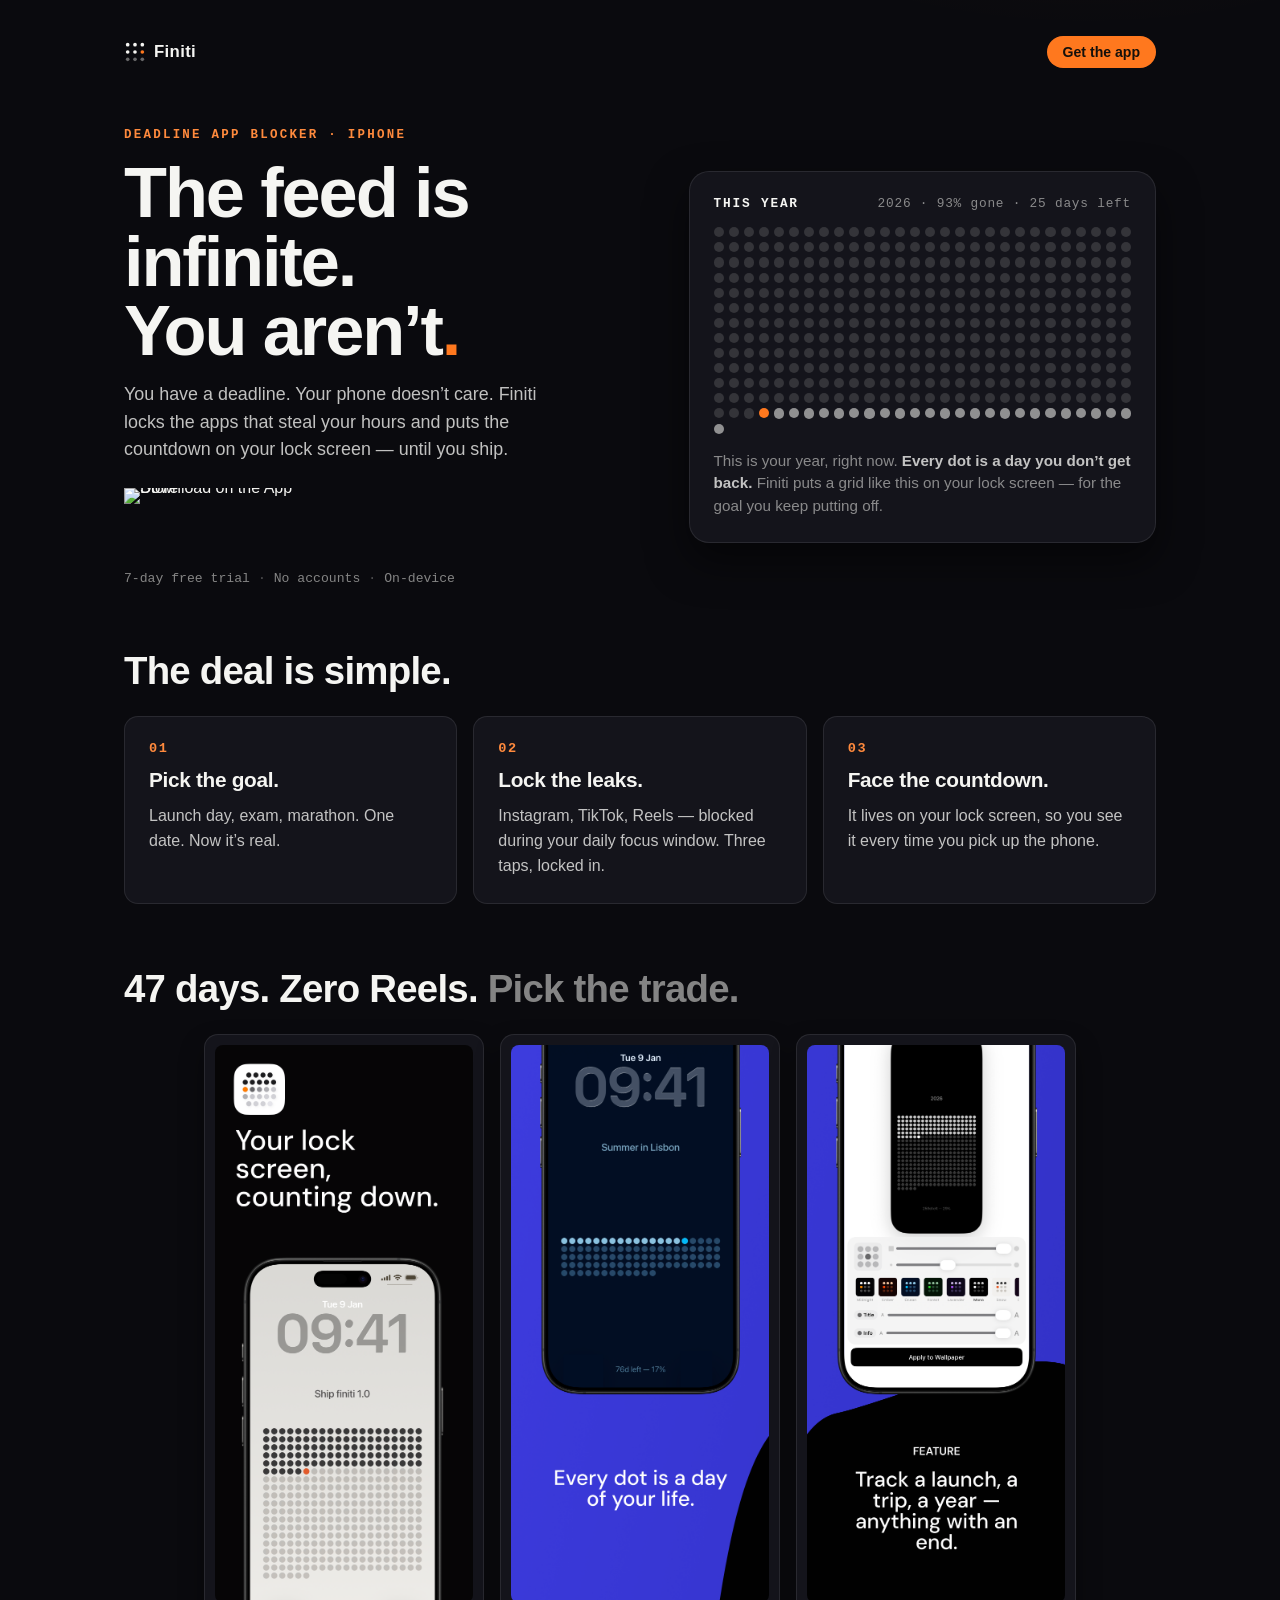
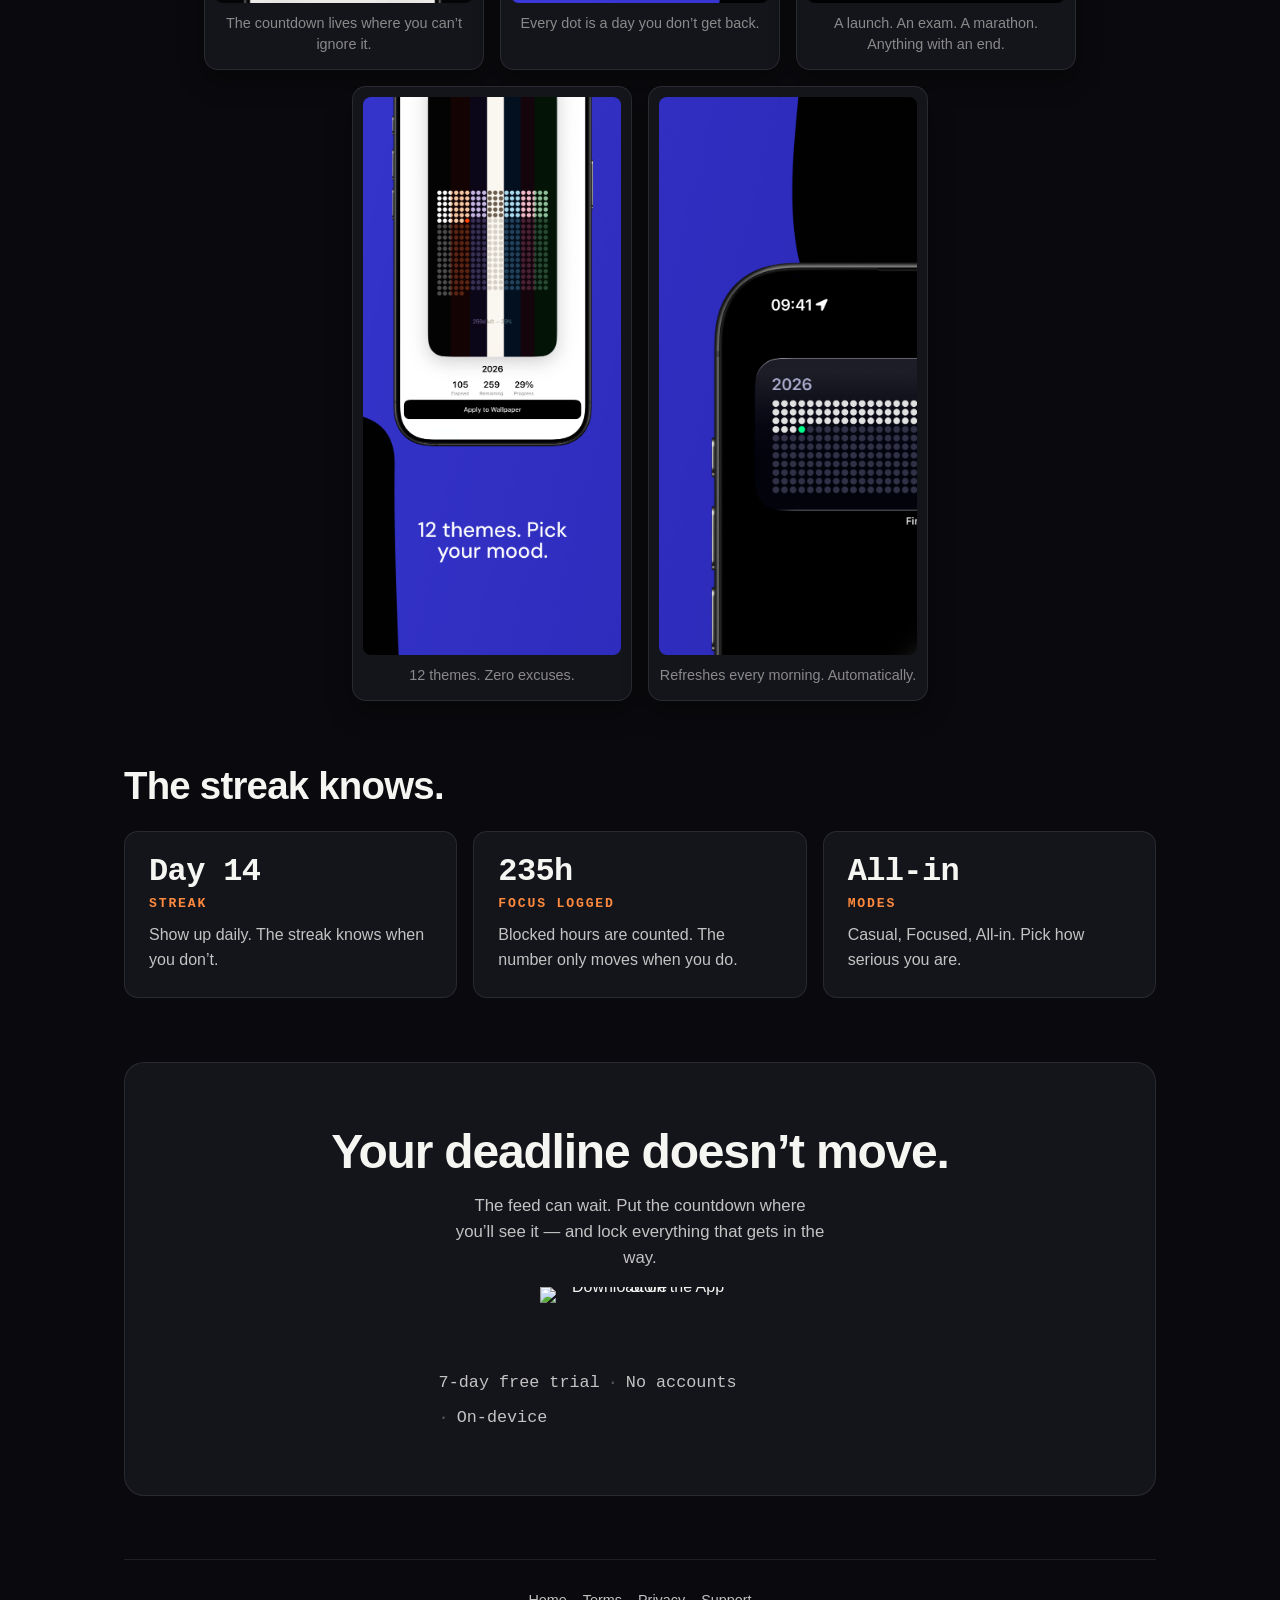
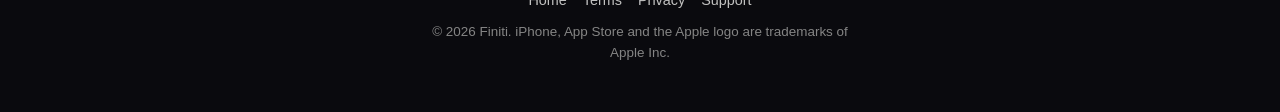
==== commit 97db60f6: "Rebrand landing around deadline-blocker positioning Dark near-black theme with signal-orange accent," ====
--- a/index.html
+++ b/index.html
@@ -3,18 +3,17 @@
   <head>
     <meta charset="utf-8" />
     <meta name="viewport" content="width=device-width, initial-scale=1, viewport-fit=cover" />
-    <meta name="theme-color" content="#3D3CDB" />
-    <meta name="description" content="Finiti turns your goals into a daily countdown wallpaper. Every dot is a day. iOS." />
+    <meta name="theme-color" content="#0A0A0E" />
+    <meta name="description" content="Deadline app blocker for iPhone. Finiti locks the apps that steal your focus and puts the countdown on your lock screen — until you ship." />
     <meta name="apple-itunes-app" content="app-id=6761764736" />
-    <meta property="og:title" content="Finiti — Your lock screen, counting down." />
-    <meta property="og:description" content="Every dot is a day. Track anything with an end. iOS." />
+    <meta property="og:title" content="Finiti — The feed is infinite. You aren't." />
+    <meta property="og:description" content="Lock the apps that steal your hours. Put the countdown on your lock screen. Every dot is a day you don't get back." />
     <meta property="og:type" content="website" />
-    <title>Finiti — Your lock screen, counting down.</title>
+    <title>Finiti — The feed is infinite. You aren't.</title>
 
     <link rel="preconnect" href="https://tools.applemediaservices.com" crossorigin />
     <link rel="preconnect" href="https://eu.i.posthog.com" crossorigin />
     <link rel="dns-prefetch" href="https://eu.i.posthog.com" />
-    <link rel="preload" as="image" href="assets/screenshots/01-lock-screen.png" />
 
     <link rel="stylesheet" href="assets/css/base.css" />
     <link rel="stylesheet" href="assets/css/landing.css" />
@@ -49,114 +48,156 @@
           </svg>
           Finiti
         </a>
-        <nav class="site-nav" aria-label="Primary">
-          <a href="index.html" aria-current="page">Home</a>
-          <a href="terms.html">Terms</a>
-          <a href="privacy.html">Privacy</a>
-        </nav>
-        <span class="header-cta">Countdown wallpaper for iOS</span>
+        <a
+          class="header-cta app-store-badge"
+          data-source="header"
+          href="https://apps.apple.com/us/app/finiti-days-left/id6761764736"
+        >Get the app</a>
       </header>
 
       <main id="main" class="sections">
         <!-- Hero -->
-        <section class="card hero reveal" aria-labelledby="hero-title">
+        <section class="hero reveal" aria-labelledby="hero-title">
           <div class="hero__copy">
-            <span class="hero__eyebrow">For iPhone · iOS 26+</span>
-            <h1 id="hero-title" class="hero__title">Your lock screen,<br />counting down.</h1>
-            <p class="hero__sub">Every dot is a day. Track anything with an end.</p>
+            <span class="hero__eyebrow">Deadline app blocker · iPhone</span>
+            <h1 id="hero-title" class="hero__title">
+              The feed is infinite.<br />You aren&rsquo;t<span class="accent">.</span>
+            </h1>
+            <p class="hero__sub">
+              You have a deadline. Your phone doesn&rsquo;t care. Finiti locks the
+              apps that steal your hours and puts the countdown on your lock
+              screen — until you ship.
+            </p>
             <a
               class="badge-link app-store-badge"
               data-source="hero"
               aria-label="Download Finiti on the App Store"
-              href="https://apps.apple.com/us/app/finiti-days-left/id6761764736?utm_source=tiktok&utm_medium=organic&utm_campaign=studytok"
+              href="https://apps.apple.com/us/app/finiti-days-left/id6761764736"
             >
               <img
                 src="https://tools.applemediaservices.com/api/badges/download-on-the-app-store/black/en-us"
                 alt="Download on the App Store"
-                width="220"
-                height="74"
+                width="200"
+                height="67"
               />
             </a>
             <p class="hero__trust">
-              <span>Free</span><span>No accounts</span><span>On-device</span>
+              <span>7-day free trial</span><span>No accounts</span><span>On-device</span>
             </p>
           </div>
-          <div class="hero__mockup">
+          <div class="year-panel" aria-hidden="false">
+            <div class="year-panel__head">
+              <strong>This year</strong>
+              <span class="year-panel__label" id="year-grid-label"></span>
+            </div>
+            <div class="year-grid" id="year-grid" role="img" aria-label="Dot grid of the current year"></div>
+            <p class="year-panel__foot">
+              This is your year, right now. <strong>Every dot is a day you
+              don&rsquo;t get back.</strong> Finiti puts a grid like this on your
+              lock screen — for the goal you keep putting off.
+            </p>
+          </div>
+        </section>
+
+        <!-- Steps -->
+        <section class="reveal" aria-labelledby="steps-title">
+          <div class="section-head">
+            <h2 id="steps-title">The deal is simple.</h2>
+          </div>
+          <div class="steps">
+            <article class="step">
+              <span class="step__num">01</span>
+              <h3>Pick the goal.</h3>
+              <p>Launch day, exam, marathon. One date. Now it&rsquo;s real.</p>
+            </article>
+            <article class="step">
+              <span class="step__num">02</span>
+              <h3>Lock the leaks.</h3>
+              <p>Instagram, TikTok, Reels — blocked during your daily focus window. Three taps, locked in.</p>
+            </article>
+            <article class="step">
+              <span class="step__num">03</span>
+              <h3>Face the countdown.</h3>
+              <p>It lives on your lock screen, so you see it every time you pick up the phone.</p>
+            </article>
+          </div>
+        </section>
+
+        <!-- The trade -->
+        <section class="reveal" aria-labelledby="trade-title">
+          <div class="section-head">
+            <h2 id="trade-title">47 days. Zero Reels. <span class="muted">Pick the trade.</span></h2>
+            <span class="hint">Swipe →</span>
+          </div>
+          <div class="gallery" role="list">
+            <figure role="listitem">
+              <img src="assets/screenshots/01-lock-screen.png" alt="Lock screen with Finiti countdown wallpaper" loading="lazy" decoding="async" />
+              <figcaption>The countdown lives where you can&rsquo;t ignore it.</figcaption>
+            </figure>
+            <figure role="listitem">
+              <img src="assets/screenshots/02-every-dot.png" alt="Dot grid representing days" loading="lazy" decoding="async" />
+              <figcaption>Every dot is a day you don&rsquo;t get back.</figcaption>
+            </figure>
+            <figure role="listitem">
+              <img src="assets/screenshots/03-track-anything.png" alt="Goal examples in Finiti" loading="lazy" decoding="async" />
+              <figcaption>A launch. An exam. A marathon. Anything with an end.</figcaption>
+            </figure>
+            <figure role="listitem">
+              <img src="assets/screenshots/04-themes.png" alt="Theme picker with 12 themes" loading="lazy" decoding="async" />
+              <figcaption>12 themes. Zero excuses.</figcaption>
+            </figure>
+            <figure role="listitem">
+              <img src="assets/screenshots/05-mockup.png" alt="iPhone mockup with Finiti wallpaper" loading="lazy" decoding="async" />
+              <figcaption>Refreshes every morning. Automatically.</figcaption>
+            </figure>
+          </div>
+        </section>
+
+        <!-- Receipts -->
+        <section class="reveal" aria-labelledby="receipts-title">
+          <div class="section-head">
+            <h2 id="receipts-title">The streak knows.</h2>
+          </div>
+          <div class="receipts">
+            <article class="receipt">
+              <span class="receipt__value">Day 14</span>
+              <h3>Streak</h3>
+              <p>Show up daily. The streak knows when you don&rsquo;t.</p>
+            </article>
+            <article class="receipt">
+              <span class="receipt__value">235h</span>
+              <h3>Focus logged</h3>
+              <p>Blocked hours are counted. The number only moves when you do.</p>
+            </article>
+            <article class="receipt">
+              <span class="receipt__value">All-in</span>
+              <h3>Modes</h3>
+              <p>Casual, Focused, All-in. Pick how serious you are.</p>
+            </article>
+          </div>
+        </section>
+
+        <!-- Closer -->
+        <section class="closer reveal" aria-labelledby="closer-title">
+          <h2 id="closer-title">Your deadline doesn&rsquo;t move.</h2>
+          <p>The feed can wait. Put the countdown where you&rsquo;ll see it — and lock everything that gets in the way.</p>
+          <a
+            class="badge-link app-store-badge"
+            data-source="closer"
+            aria-label="Download Finiti on the App Store"
+            href="https://apps.apple.com/us/app/finiti-days-left/id6761764736"
+          >
             <img
-              src="assets/screenshots/01-lock-screen.png"
-              alt="Finiti lock screen wallpaper showing a dot grid countdown"
-              loading="eager"
-              decoding="async"
-              fetchpriority="high"
+              src="https://tools.applemediaservices.com/api/badges/download-on-the-app-store/black/en-us"
+              alt="Download on the App Store"
+              width="200"
+              height="67"
+              loading="lazy"
             />
-          </div>
-        </section>
-
-        <!-- Gallery -->
-        <section class="reveal" aria-labelledby="gallery-title">
-          <div class="section-head">
-            <h2 id="gallery-title">See it in action</h2>
-            <span class="hint">Swipe →</span>
-          </div>
-          <div class="gallery" role="list">
-            <figure role="listitem">
-              <img src="assets/screenshots/01-lock-screen.png" alt="Lock screen with Finiti countdown wallpaper" loading="lazy" decoding="async" />
-              <figcaption>Your lock screen, counting down.</figcaption>
-            </figure>
-            <figure role="listitem">
-              <img src="assets/screenshots/02-every-dot.png" alt="Dot grid representing days" loading="lazy" decoding="async" />
-              <figcaption>Every dot is a day of your life.</figcaption>
-            </figure>
-            <figure role="listitem">
-              <img src="assets/screenshots/03-track-anything.png" alt="Goal examples in Finiti" loading="lazy" decoding="async" />
-              <figcaption>Track a launch, a trip, a year — anything with an end.</figcaption>
-            </figure>
-            <figure role="listitem">
-              <img src="assets/screenshots/04-themes.png" alt="Theme picker with 12 themes" loading="lazy" decoding="async" />
-              <figcaption>12 themes. Pick your mood.</figcaption>
-            </figure>
-            <figure role="listitem">
-              <img src="assets/screenshots/05-mockup.png" alt="iPhone mockup with Finiti wallpaper" loading="lazy" decoding="async" />
-              <figcaption>Refreshes every morning, automatically.</figcaption>
-            </figure>
-          </div>
-        </section>
-
-        <!-- Features -->
-        <section class="reveal" aria-labelledby="features-title">
-          <div class="section-head">
-            <h2 id="features-title">Built around one idea.</h2>
-          </div>
-          <div class="features">
-            <article class="feature">
-              <svg class="feature__icon" viewBox="0 0 24 24" fill="none" stroke="currentColor" stroke-width="2" stroke-linecap="round" aria-hidden="true">
-                <circle cx="5" cy="5" r="1.5" /><circle cx="12" cy="5" r="1.5" /><circle cx="19" cy="5" r="1.5" />
-                <circle cx="5" cy="12" r="1.5" /><circle cx="12" cy="12" r="1.5" /><circle cx="19" cy="12" r="1.5" />
-                <circle cx="5" cy="19" r="1.5" /><circle cx="12" cy="19" r="1.5" /><circle cx="19" cy="19" r="1.5" />
-              </svg>
-              <h3>Visualize any goal.</h3>
-              <p>A daily dot grid for graduation, exams, summer, anything.</p>
-            </article>
-            <article class="feature">
-              <svg class="feature__icon" viewBox="0 0 24 24" fill="none" stroke="currentColor" stroke-width="2" stroke-linecap="round" stroke-linejoin="round" aria-hidden="true">
-                <path d="M21 12a9 9 0 1 1-3-6.7" />
-                <polyline points="21 4 21 10 15 10" />
-              </svg>
-              <h3>Updates daily.</h3>
-              <p>Shortcuts automation refreshes the wallpaper every morning.</p>
-            </article>
-            <article class="feature">
-              <svg class="feature__icon" viewBox="0 0 24 24" fill="none" stroke="currentColor" stroke-width="2" stroke-linecap="round" stroke-linejoin="round" aria-hidden="true">
-                <circle cx="12" cy="12" r="9" />
-                <circle cx="8.5" cy="9.5" r="1.2" fill="currentColor" stroke="none" />
-                <circle cx="15.5" cy="9.5" r="1.2" fill="currentColor" stroke="none" />
-                <circle cx="8.5" cy="15" r="1.2" fill="currentColor" stroke="none" />
-                <circle cx="15.5" cy="15" r="1.2" fill="currentColor" stroke="none" />
-              </svg>
-              <h3>12 themes.</h3>
-              <p>Pick the look that matches your mood.</p>
-            </article>
-          </div>
+          </a>
+          <p class="hero__trust">
+            <span>7-day free trial</span><span>No accounts</span><span>On-device</span>
+          </p>
         </section>
       </main>
 
@@ -176,14 +217,14 @@
     <a
       class="sticky-cta app-store-badge"
       data-source="sticky"
-      href="https://apps.apple.com/us/app/finiti-days-left/id6761764736?utm_source=tiktok&utm_medium=organic&utm_campaign=studytok"
+      href="https://apps.apple.com/us/app/finiti-days-left/id6761764736"
       aria-label="Download Finiti on the App Store"
     >
       <img
         src="https://tools.applemediaservices.com/api/badges/download-on-the-app-store/black/en-us"
         alt="Download on the App Store"
-        width="220"
-        height="74"
+        width="200"
+        height="67"
       />
     </a>
 
--- a/assets/css/base.css
+++ b/assets/css/base.css
@@ -2,25 +2,30 @@
    Finiti — base
    Design tokens, reset, header, footer, shared utilities.
    Loaded by every page (index.html, terms.html, privacy.html).
+
+   Brand: "The feed is infinite. You aren't."
+   Near-black ground, one signal-orange accent, grotesk headlines,
+   monospace numerals. The dot grid is the identity.
    ========================================================= */
 
 :root {
   /* Color */
-  --bg: #3D3CDB;
-  --bg-deep: #1F1B85;
-  --ink: #ffffff;
-  --ink-soft: rgba(255, 255, 255, 0.82);
-  --muted: rgba(255, 255, 255, 0.62);
-  --accent: #FF781E;
-  --accent-hot: #FF8A3D;
-  --card: rgba(255, 255, 255, 0.06);
-  --card-strong: rgba(255, 255, 255, 0.10);
-  --card-solid: #ffffff;
-  --border: rgba(255, 255, 255, 0.18);
-  --border-strong: rgba(255, 255, 255, 0.32);
-  --shadow-md: 0 12px 24px rgba(15, 12, 70, 0.25);
-  --shadow-lg: 0 18px 40px rgba(15, 12, 70, 0.45);
-  --shadow-xl: 0 30px 60px rgba(15, 12, 70, 0.50);
+  --bg: #0a0a0e;
+  --bg-raise: #101016;
+  --surface: #14141b;
+  --surface-2: #1b1b24;
+  --ink: #f5f5f2;
+  --ink-soft: rgba(245, 245, 242, 0.78);
+  --muted: rgba(245, 245, 242, 0.52);
+  --faint: rgba(245, 245, 242, 0.3);
+  --accent: #ff781e;
+  --accent-hot: #ff8a3d;
+  --accent-dim: rgba(255, 120, 30, 0.14);
+  --border: rgba(255, 255, 255, 0.09);
+  --border-strong: rgba(255, 255, 255, 0.2);
+  --shadow-md: 0 12px 24px rgba(0, 0, 0, 0.35);
+  --shadow-lg: 0 18px 40px rgba(0, 0, 0, 0.5);
+  --shadow-xl: 0 30px 60px rgba(0, 0, 0, 0.55);
 
   /* Spacing */
   --sp-1: 4px;
@@ -33,14 +38,17 @@
   --sp-8: 64px;
   --sp-9: 96px;
 
-  /* Radii */
-  --r-sm: 12px;
-  --r-md: 18px;
-  --r-lg: 28px;
+  /* Radii — tight. This is a tool, not a toy. */
+  --r-sm: 8px;
+  --r-md: 14px;
+  --r-lg: 20px;
   --r-pill: 999px;
 
   /* Type */
-  --serif: "Iowan Old Style", "Palatino Linotype", "Book Antiqua", "Garamond", "Georgia", serif;
+  --sans: -apple-system, BlinkMacSystemFont, "SF Pro Display", "Inter",
+    "Segoe UI", Roboto, "Helvetica Neue", Arial, sans-serif;
+  --mono: ui-monospace, "SF Mono", SFMono-Regular, Menlo, Consolas,
+    "Liberation Mono", monospace;
 
   /* Motion */
   --ease: cubic-bezier(0.22, 1, 0.36, 1);
@@ -58,17 +66,22 @@
 html {
   -webkit-text-size-adjust: 100%;
   scroll-behavior: smooth;
+  /* Paint the ground on the root so iOS Safari's overscroll, status-bar
+     zone and URL-bar overlap zone stay black instead of leaking white. */
+  background:
+    radial-gradient(900px 600px at 85% -10%, rgba(255, 120, 30, 0.09), transparent 60%),
+    var(--bg);
+  background-color: var(--bg);
+  min-height: 100%;
 }
 
 body {
   margin: 0;
-  font-family: var(--serif);
-  color: var(--ink);
-  background:
-    radial-gradient(1200px 800px at 100% -10%, rgba(255, 138, 61, 0.18), transparent 60%),
-    radial-gradient(circle at top left, #4D47E8 0%, #3D3CDB 50%, #2C2999 100%);
-  background-attachment: fixed;
+  font-family: var(--sans);
+  color: var(--ink);
+  background: transparent;
   min-height: 100vh;
+  min-height: 100dvh;
   -webkit-font-smoothing: antialiased;
   text-rendering: optimizeLegibility;
 }
@@ -95,7 +108,7 @@
   top: -100px;
   left: var(--sp-4);
   background: var(--accent);
-  color: #1b1a17;
+  color: #14100b;
   padding: var(--sp-3) var(--sp-4);
   border-radius: var(--r-pill);
   font-weight: 700;
@@ -110,29 +123,23 @@
 .page {
   max-width: 1080px;
   margin: 0 auto;
-  padding: var(--sp-6) var(--sp-5) var(--sp-7);
-}
-
-/* Header */
+  padding: var(--sp-5) var(--sp-5) var(--sp-7);
+}
+
+/* Header — flat bar, no chrome. Brand left, one CTA right. */
 .site-header {
-  display: grid;
-  grid-template-columns: auto 1fr auto;
+  display: flex;
+  align-items: center;
+  justify-content: space-between;
   gap: var(--sp-3);
-  align-items: center;
-  background: var(--card);
-  backdrop-filter: saturate(140%) blur(16px);
-  -webkit-backdrop-filter: saturate(140%) blur(16px);
-  border: 1px solid var(--border);
-  border-radius: var(--r-md);
-  padding: 14px 18px;
-  box-shadow: var(--shadow-lg);
+  padding: var(--sp-3) 0;
 }
 .brand {
   display: inline-flex;
   align-items: center;
   gap: var(--sp-2);
-  font-weight: 700;
-  letter-spacing: 0.6px;
+  font-weight: 800;
+  letter-spacing: 0.02em;
   font-size: 1.05rem;
   color: var(--ink);
 }
@@ -144,8 +151,8 @@
 .site-nav {
   display: flex;
   justify-content: center;
-  gap: var(--sp-3);
-  font-size: 0.95rem;
+  gap: var(--sp-2);
+  font-size: 0.92rem;
 }
 .site-nav a {
   padding: 6px 12px;
@@ -160,28 +167,34 @@
 .site-nav a:hover {
   border-color: var(--border-strong);
   color: var(--ink);
-  background: rgba(255, 255, 255, 0.08);
+  background: rgba(255, 255, 255, 0.06);
 }
 .site-nav a[aria-current="page"] {
-  border-color: rgba(255, 120, 30, 0.55);
-  color: var(--ink);
-  background: rgba(255, 120, 30, 0.18);
+  border-color: rgba(255, 120, 30, 0.5);
+  color: var(--ink);
+  background: var(--accent-dim);
 }
 .header-cta {
   font-size: 0.88rem;
-  color: var(--ink-soft);
-  padding: 6px 12px;
+  font-weight: 700;
+  color: #14100b;
+  padding: 8px 16px;
   border-radius: var(--r-pill);
-  background: rgba(255, 120, 30, 0.18);
-  border: 1px solid rgba(255, 120, 30, 0.35);
+  background: var(--accent);
   white-space: nowrap;
-}
-
-/* Card surface — used by hero, gallery items, features, legal cards */
+  transition: background var(--t-fast) var(--ease), transform var(--t-fast) var(--ease);
+}
+a.header-cta:hover {
+  background: var(--accent-hot);
+  transform: translateY(-1px);
+}
+a.header-cta:active {
+  transform: translateY(0);
+}
+
+/* Card surface — used by legal pages and landing panels */
 .card {
-  background: var(--card);
-  backdrop-filter: saturate(140%) blur(14px);
-  -webkit-backdrop-filter: saturate(140%) blur(14px);
+  background: var(--surface);
   border: 1px solid var(--border);
   border-radius: var(--r-md);
   padding: var(--sp-6);
@@ -190,7 +203,7 @@
 
 /* Footer */
 .site-footer {
-  margin-top: var(--sp-7);
+  margin-top: var(--sp-8);
   padding-top: var(--sp-6);
   display: grid;
   gap: var(--sp-3);
@@ -257,22 +270,13 @@
     padding: var(--sp-4) var(--sp-4) var(--sp-6);
   }
   .site-header {
-    grid-template-columns: 1fr;
-    text-align: center;
-    padding: var(--sp-3) var(--sp-4);
-    gap: var(--sp-2);
-  }
-  .brand {
-    justify-content: center;
+    padding: var(--sp-2) 0;
   }
   .site-nav {
-    font-size: 0.9rem;
-    gap: var(--sp-2);
+    font-size: 0.88rem;
+    gap: var(--sp-1);
   }
   .site-nav a {
     padding: 4px 10px;
   }
-  .header-cta {
-    display: none;
-  }
-}
+}
--- a/assets/css/landing.css
+++ b/assets/css/landing.css
@@ -1,43 +1,27 @@
 /* =========================================================
    Finiti — landing
-   Hero, gallery, features, sticky CTA. Loaded only by index.html.
+   Hero + live year grid, steps, trade gallery, receipts,
+   final CTA, sticky mobile CTA. Loaded only by index.html.
    ========================================================= */
 
 .sections {
   display: grid;
+  gap: var(--sp-8);
+  margin-top: var(--sp-7);
+}
+/* Grid items default to min-width:auto, so the gallery's intrinsic image
+   width would force the whole page wider than the viewport on mobile. */
+.sections > * {
+  min-width: 0;
+}
+
+/* ---------- Hero ---------- */
+
+.hero {
+  display: grid;
+  grid-template-columns: 1.05fr 0.95fr;
   gap: var(--sp-7);
-  margin-top: var(--sp-6);
-}
-
-/* ---------- Hero ---------- */
-
-.hero {
-  position: relative;
-  display: grid;
-  grid-template-columns: 1.1fr 0.9fr;
-  gap: var(--sp-6);
   align-items: center;
-  padding: var(--sp-7);
-  overflow: hidden;
-}
-
-/* Dot-grid motif behind the hero — echoes the product itself */
-.hero::before {
-  content: "";
-  position: absolute;
-  inset: 0;
-  background-image: radial-gradient(rgba(255, 255, 255, 0.18) 1.4px, transparent 1.6px);
-  background-size: 14px 14px;
-  background-position: 7px 7px;
-  -webkit-mask-image: radial-gradient(ellipse 80% 90% at 30% 50%, rgba(0, 0, 0, 0.55), transparent 75%);
-          mask-image: radial-gradient(ellipse 80% 90% at 30% 50%, rgba(0, 0, 0, 0.55), transparent 75%);
-  pointer-events: none;
-  z-index: 0;
-}
-
-.hero > * {
-  position: relative;
-  z-index: 1;
 }
 
 .hero__copy {
@@ -48,37 +32,38 @@
 .hero__eyebrow {
   display: inline-block;
   width: fit-content;
-  font-size: 0.82rem;
-  letter-spacing: 0.16em;
+  font-family: var(--mono);
+  font-size: 0.78rem;
+  letter-spacing: 0.18em;
   text-transform: uppercase;
   color: var(--accent-hot);
-  padding: 6px 12px;
-  border-radius: var(--r-pill);
-  background: rgba(255, 138, 61, 0.12);
-  border: 1px solid rgba(255, 138, 61, 0.32);
   margin-bottom: var(--sp-4);
   font-weight: 600;
 }
 
 .hero__title {
-  font-size: clamp(2.4rem, 5.4vw, 3.6rem);
-  line-height: 1.02;
-  letter-spacing: -0.01em;
+  font-size: clamp(2.7rem, 6.4vw, 4.4rem);
+  line-height: 0.98;
+  letter-spacing: -0.03em;
   margin: 0 0 var(--sp-4) 0;
-  font-weight: 600;
+  font-weight: 800;
+}
+.hero__title .accent {
+  color: var(--accent);
 }
 
 .hero__sub {
-  font-size: clamp(1.05rem, 1.4vw, 1.25rem);
+  font-size: clamp(1.02rem, 1.4vw, 1.18rem);
   color: var(--ink-soft);
-  line-height: 1.5;
+  line-height: 1.55;
   margin: 0 0 var(--sp-5) 0;
-  max-width: 38ch;
+  max-width: 44ch;
 }
 
 .hero__trust {
   margin: var(--sp-4) 0 0;
-  font-size: 0.92rem;
+  font-family: var(--mono);
+  font-size: 0.82rem;
   color: var(--muted);
   display: flex;
   align-items: center;
@@ -88,24 +73,75 @@
 .hero__trust span + span::before {
   content: "·";
   margin-right: var(--sp-2);
-  color: var(--border-strong);
-}
-
-.hero__mockup {
-  justify-self: center;
-  max-width: 320px;
-  width: 100%;
-  position: relative;
-}
-.hero__mockup img {
-  width: 100%;
+  color: var(--faint);
+}
+
+/* Live year grid — the product demo, rendered in the page itself */
+.year-panel {
+  background: var(--surface);
+  border: 1px solid var(--border);
   border-radius: var(--r-lg);
-  transform: rotate(-2deg);
-  box-shadow: var(--shadow-xl), 0 0 0 1px rgba(255, 255, 255, 0.08);
-  transition: transform var(--t-slow) var(--ease);
-}
-.hero__mockup:hover img {
-  transform: rotate(0deg);
+  padding: var(--sp-5);
+  box-shadow: var(--shadow-lg);
+  display: grid;
+  gap: var(--sp-4);
+}
+.year-panel__head {
+  display: flex;
+  align-items: baseline;
+  justify-content: space-between;
+  gap: var(--sp-3);
+  font-family: var(--mono);
+  font-size: 0.8rem;
+  letter-spacing: 0.14em;
+  text-transform: uppercase;
+}
+.year-panel__head strong {
+  color: var(--ink);
+  font-weight: 600;
+}
+.year-panel__label {
+  color: var(--muted);
+  letter-spacing: 0.06em;
+  text-transform: none;
+}
+.year-grid {
+  display: grid;
+  /* minmax(0, 1fr): aspect-ratio dots otherwise refuse to shrink below
+     their intrinsic size and force the whole page wider than the viewport */
+  grid-template-columns: repeat(28, minmax(0, 1fr));
+  gap: 5px;
+}
+.year-grid .dot {
+  aspect-ratio: 1;
+  border-radius: 50%;
+  background: rgba(245, 245, 242, 0.55);
+}
+.year-grid .dot--gone {
+  background: rgba(245, 245, 242, 0.14);
+}
+.year-grid .dot--today {
+  background: var(--accent);
+  animation: dot-pulse 2s var(--ease) infinite;
+}
+@keyframes dot-pulse {
+  0%,
+  100% {
+    box-shadow: 0 0 0 0 rgba(255, 120, 30, 0.55);
+  }
+  50% {
+    box-shadow: 0 0 0 5px rgba(255, 120, 30, 0);
+  }
+}
+.year-panel__foot {
+  margin: 0;
+  font-size: 0.95rem;
+  color: var(--muted);
+  line-height: 1.5;
+}
+.year-panel__foot strong {
+  color: var(--ink-soft);
+  font-weight: 600;
 }
 
 /* App Store badge — subtle press feedback */
@@ -123,7 +159,7 @@
   transform: translateY(0);
 }
 .badge-link img {
-  width: 220px;
+  width: 200px;
   height: auto;
 }
 
@@ -134,20 +170,67 @@
   align-items: baseline;
   justify-content: space-between;
   gap: var(--sp-3);
-  margin-bottom: var(--sp-4);
+  margin-bottom: var(--sp-5);
 }
 .section-head h2 {
-  font-size: clamp(1.4rem, 2.4vw, 1.75rem);
-  margin: 0;
-  letter-spacing: -0.005em;
+  font-size: clamp(1.7rem, 3.4vw, 2.4rem);
+  margin: 0;
+  letter-spacing: -0.02em;
+  font-weight: 800;
+  line-height: 1.1;
+}
+.section-head h2 .muted {
+  color: var(--muted);
+  font-weight: 700;
+}
+.section-head .hint {
+  color: var(--muted);
+  font-family: var(--mono);
+  font-size: 0.82rem;
+  white-space: nowrap;
+}
+
+/* ---------- Steps ---------- */
+
+.steps {
+  display: grid;
+  grid-template-columns: repeat(3, 1fr);
+  gap: var(--sp-4);
+}
+.step {
+  background: var(--surface);
+  border: 1px solid var(--border);
+  border-radius: var(--r-md);
+  padding: var(--sp-5);
+  display: grid;
+  gap: var(--sp-3);
+  align-content: start;
+  transition: transform var(--t-med) var(--ease), border-color var(--t-med) var(--ease);
+}
+.step:hover {
+  transform: translateY(-4px);
+  border-color: var(--border-strong);
+}
+.step__num {
+  font-family: var(--mono);
+  font-size: 0.85rem;
+  letter-spacing: 0.12em;
+  color: var(--accent-hot);
   font-weight: 600;
 }
-.section-head .hint {
-  color: var(--muted);
-  font-size: 0.9rem;
-}
-
-/* ---------- Gallery ---------- */
+.step h3 {
+  margin: 0;
+  font-size: 1.3rem;
+  letter-spacing: -0.015em;
+  font-weight: 800;
+}
+.step p {
+  margin: 0;
+  color: var(--ink-soft);
+  line-height: 1.55;
+}
+
+/* ---------- Trade gallery ---------- */
 
 .gallery {
   display: flex;
@@ -157,12 +240,10 @@
 }
 .gallery figure {
   margin: 0;
-  background: var(--card);
-  backdrop-filter: saturate(140%) blur(10px);
-  -webkit-backdrop-filter: saturate(140%) blur(10px);
+  background: var(--surface);
   border: 1px solid var(--border);
   border-radius: var(--r-md);
-  padding: 12px;
+  padding: 10px;
   box-shadow: var(--shadow-md);
   flex: 0 1 calc((100% - var(--sp-4) * 2) / 3);
   max-width: 280px;
@@ -177,51 +258,82 @@
   border-radius: var(--r-sm);
 }
 .gallery figcaption {
-  font-size: 0.92rem;
-  color: var(--ink-soft);
+  font-size: 0.9rem;
+  color: var(--muted);
   text-align: center;
   margin-top: 10px;
+  margin-bottom: 4px;
   line-height: 1.45;
 }
 
-/* ---------- Features ---------- */
-
-.features {
+/* ---------- Receipts ---------- */
+
+.receipts {
   display: grid;
   grid-template-columns: repeat(3, 1fr);
   gap: var(--sp-4);
 }
-.feature {
-  background: var(--card);
-  backdrop-filter: saturate(140%) blur(14px);
-  -webkit-backdrop-filter: saturate(140%) blur(14px);
+.receipt {
+  background: var(--surface);
   border: 1px solid var(--border);
   border-radius: var(--r-md);
   padding: var(--sp-5);
-  box-shadow: var(--shadow-md);
-  display: grid;
-  gap: var(--sp-3);
+  display: grid;
+  gap: var(--sp-2);
+  align-content: start;
   transition: transform var(--t-med) var(--ease), border-color var(--t-med) var(--ease);
 }
-.feature:hover {
+.receipt:hover {
   transform: translateY(-4px);
   border-color: var(--border-strong);
 }
-.feature__icon {
-  width: 28px;
-  height: 28px;
+.receipt__value {
+  font-family: var(--mono);
+  font-size: 2rem;
+  font-weight: 700;
+  letter-spacing: -0.02em;
+  color: var(--ink);
+  line-height: 1;
+}
+.receipt h3 {
+  margin: 0;
+  font-size: 0.82rem;
+  font-family: var(--mono);
+  letter-spacing: 0.14em;
+  text-transform: uppercase;
   color: var(--accent-hot);
-  display: block;
-}
-.feature h3 {
-  margin: 0;
-  font-size: 1.18rem;
-  letter-spacing: -0.005em;
   font-weight: 600;
 }
-.feature p {
-  margin: 0;
+.receipt p {
+  margin: var(--sp-1) 0 0;
   color: var(--ink-soft);
+  line-height: 1.55;
+}
+
+/* ---------- Final CTA ---------- */
+
+.closer {
+  text-align: center;
+  padding: var(--sp-8) var(--sp-5);
+  background: var(--surface);
+  border: 1px solid var(--border);
+  border-radius: var(--r-lg);
+  display: grid;
+  justify-items: center;
+  gap: var(--sp-4);
+}
+.closer h2 {
+  margin: 0;
+  font-size: clamp(1.9rem, 4.2vw, 3rem);
+  letter-spacing: -0.025em;
+  font-weight: 800;
+  line-height: 1.05;
+}
+.closer p {
+  margin: 0;
+  color: var(--ink-soft);
+  font-size: 1.05rem;
+  max-width: 40ch;
   line-height: 1.55;
 }
 
@@ -242,37 +354,34 @@
 
 @media (max-width: 720px) {
   .sections {
-    gap: var(--sp-6);
-    margin-top: var(--sp-5);
+    gap: var(--sp-7);
+    margin-top: var(--sp-6);
   }
 
   .hero {
     display: flex;
-    flex-direction: column-reverse;
-    padding: var(--sp-5);
-    gap: var(--sp-5);
-    text-align: center;
-  }
-  .hero__copy {
-    display: flex;
     flex-direction: column;
-    align-items: center;
+    gap: var(--sp-6);
+    text-align: left;
+  }
+  .hero__title {
+    font-size: clamp(2.5rem, 12vw, 3.2rem);
   }
   .hero__sub {
-    margin-left: auto;
-    margin-right: auto;
-  }
-  .hero__trust {
-    justify-content: center;
-  }
-  .hero__mockup {
-    max-width: 240px;
-  }
-  .hero__mockup img {
-    transform: rotate(-1deg);
-  }
-  .badge-link img {
-    width: 220px;
+    max-width: none;
+  }
+
+  .year-grid {
+    grid-template-columns: repeat(24, minmax(0, 1fr));
+    gap: 4px;
+  }
+  .year-panel {
+    padding: var(--sp-4);
+  }
+
+  .steps {
+    grid-template-columns: 1fr;
+    gap: var(--sp-3);
   }
 
   .gallery {
@@ -288,17 +397,18 @@
     display: none;
   }
   .gallery figure {
-    flex: 0 0 70%;
+    flex: 0 0 72%;
     max-width: none;
     scroll-snap-align: start;
   }
-  .gallery figcaption {
-    display: none;
-  }
-
-  .features {
+
+  .receipts {
     grid-template-columns: 1fr;
     gap: var(--sp-3);
+  }
+
+  .closer {
+    padding: var(--sp-7) var(--sp-4);
   }
 
   /* Sticky bottom CTA — bar style, fades in past the hero */
@@ -311,12 +421,12 @@
     right: 0;
     bottom: 0;
     z-index: 50;
-    background: rgba(31, 27, 133, 0.92);
+    background: rgba(10, 10, 14, 0.9);
     backdrop-filter: saturate(140%) blur(14px);
     -webkit-backdrop-filter: saturate(140%) blur(14px);
     padding: var(--sp-3) var(--sp-4) calc(var(--sp-3) + env(safe-area-inset-bottom));
     border-top: 1px solid var(--border);
-    box-shadow: 0 -6px 18px rgba(15, 12, 70, 0.4);
+    box-shadow: 0 -6px 18px rgba(0, 0, 0, 0.45);
     opacity: 0;
     transform: translateY(12px);
     transition: opacity var(--t-med) var(--ease), transform var(--t-med) var(--ease);
@@ -328,11 +438,11 @@
     pointer-events: auto;
   }
   .sticky-cta img {
-    width: 220px;
+    width: 200px;
     height: auto;
   }
 
   body {
-    padding-bottom: calc(96px + env(safe-area-inset-bottom));
-  }
-}
+    padding-bottom: calc(92px + env(safe-area-inset-bottom));
+  }
+}
